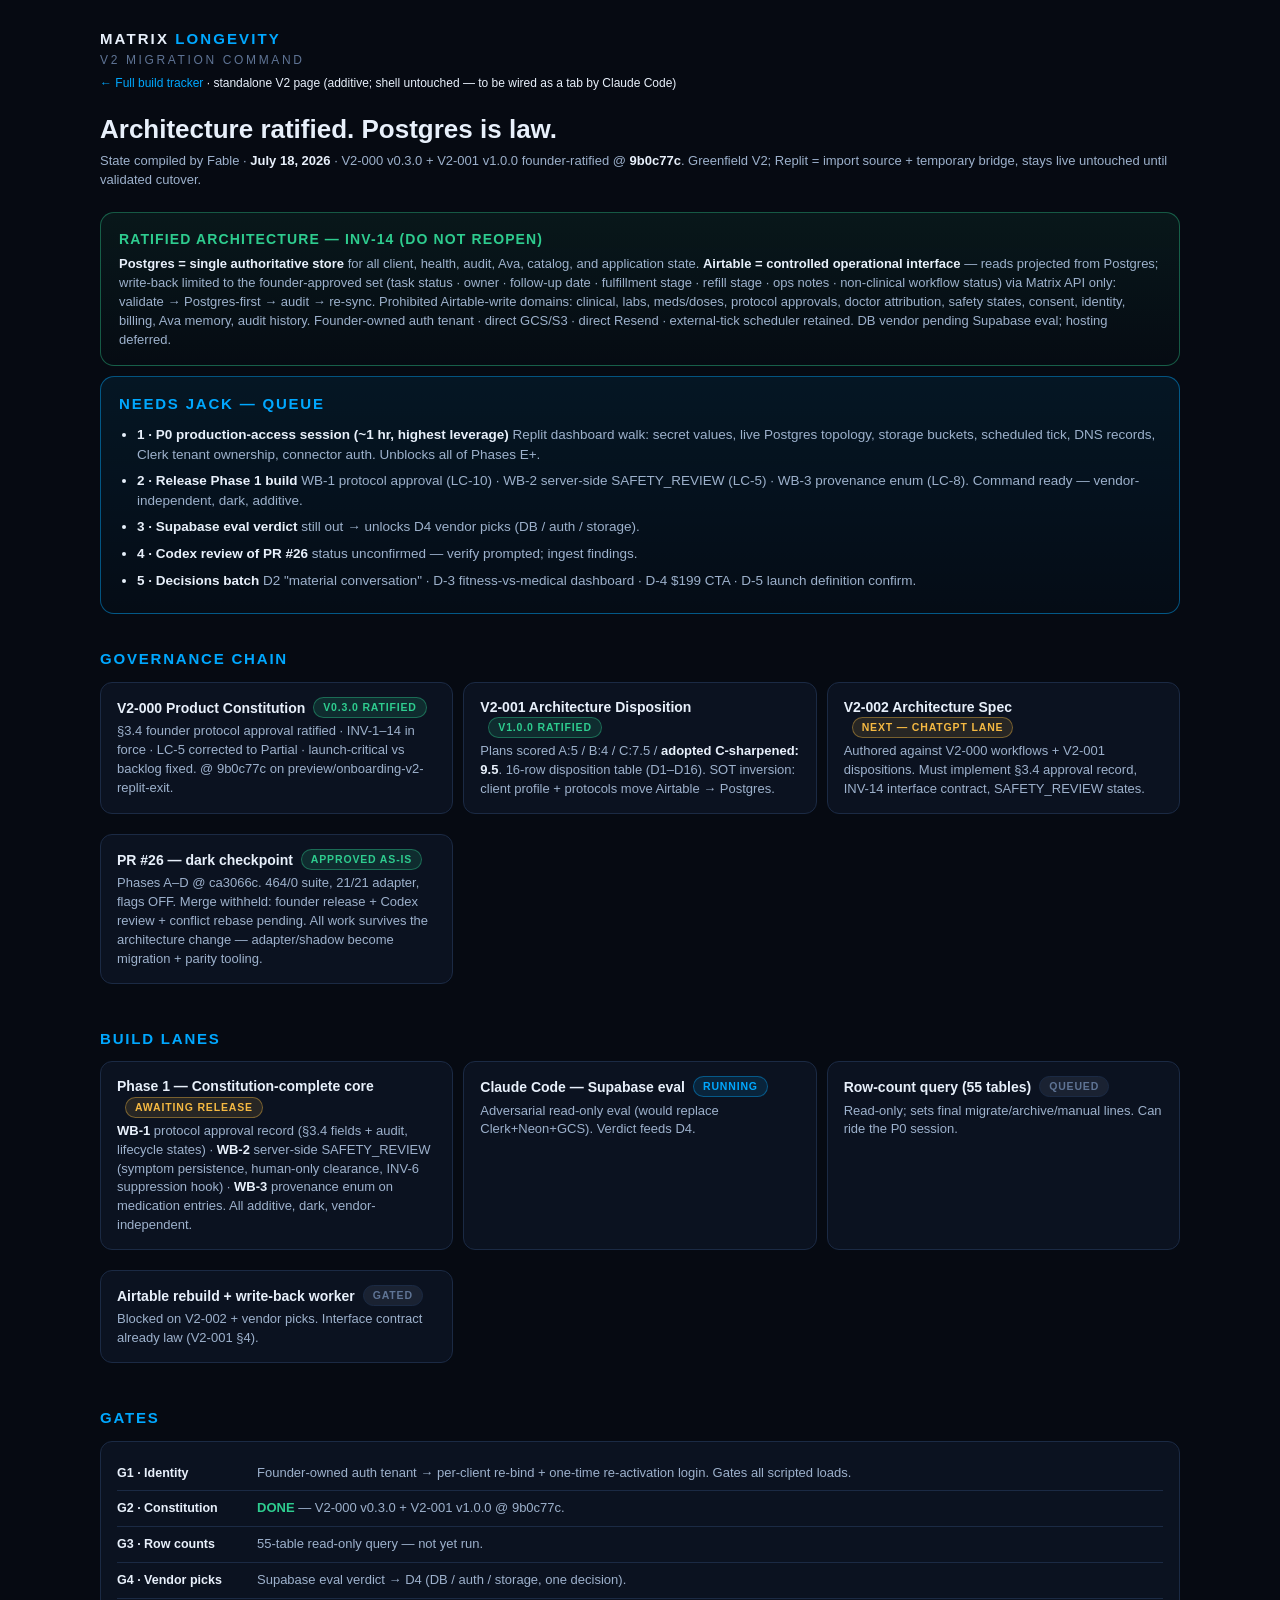
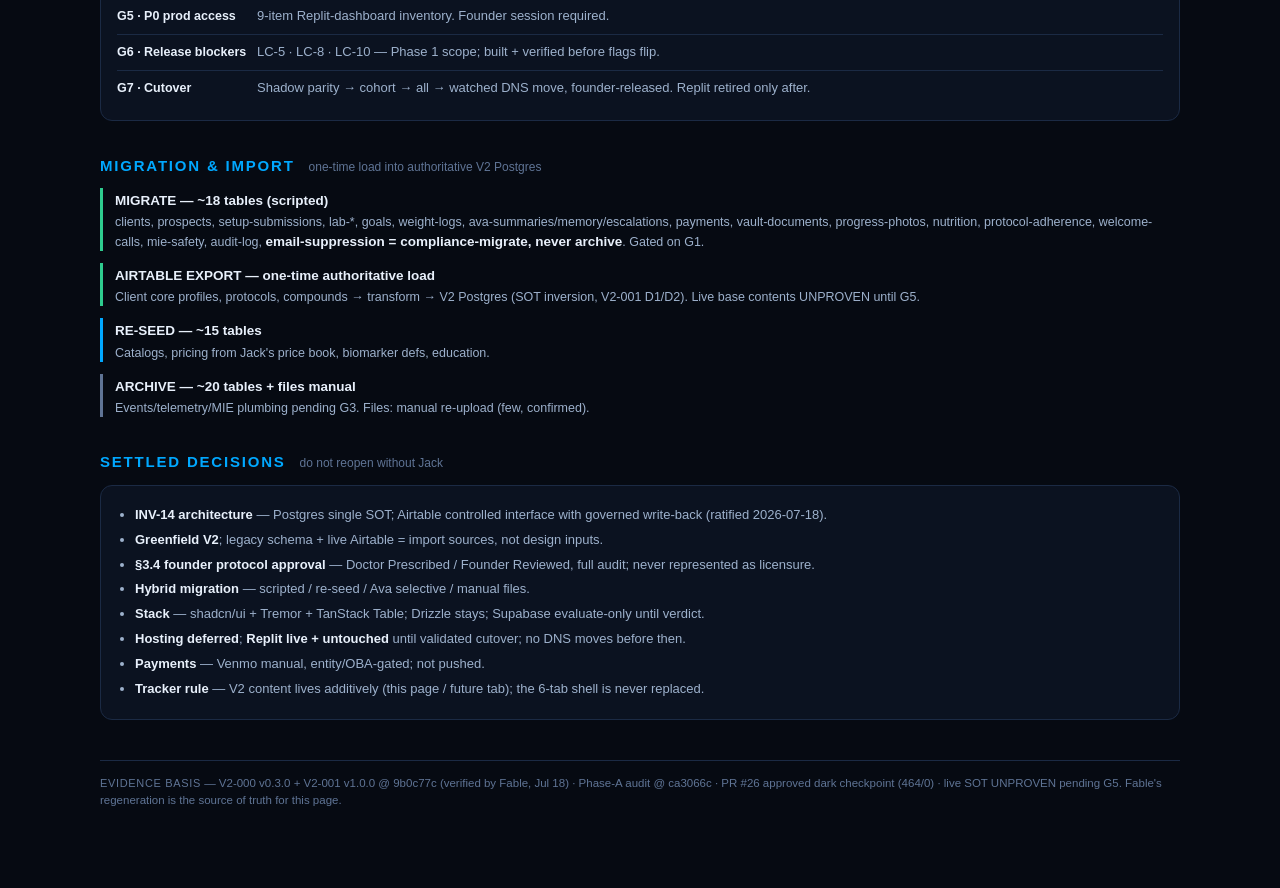
==== v2.html @ a09324d9 "Add standalone V2 Migration Command page (v2.html) — additive per shell rule; architecture ratified " ====
<!DOCTYPE html>
<html lang="en">
<head>
<meta charset="UTF-8">
<meta name="viewport" content="width=device-width, initial-scale=1.0">
<title>Matrix — V2 Migration Command</title>
<style>
:root{--bg:#060a12;--panel:#0b1220;--panel2:#0e1729;--line:#1b2a44;--ink:#e8f0fb;--dim:#9db1cc;--faint:#5f7495;--blue:#00A8FF;--green:#2ecc8f;--amber:#f5b942;--red:#ff5d6c;--purple:#b48cff}
*{box-sizing:border-box;margin:0;padding:0}
body{background:var(--bg);color:var(--ink);font-family:-apple-system,BlinkMacSystemFont,"Segoe UI",Inter,Roboto,sans-serif;line-height:1.45;padding:28px 18px 80px}
.wrap{max-width:1080px;margin:0 auto}
.logo{font-weight:800;letter-spacing:.14em;font-size:15px}
.logo span{color:var(--blue)}
.sub{color:var(--faint);font-size:12px;letter-spacing:.22em;text-transform:uppercase;margin-top:2px}
.back{font-size:12px;margin-top:6px}
.back a{color:var(--blue);text-decoration:none}
h1{font-size:26px;margin:18px 0 4px;font-weight:750}
.meta{color:var(--dim);font-size:13px;margin-bottom:22px}
.meta b{color:var(--ink)}
h2{font-size:15px;letter-spacing:.12em;text-transform:uppercase;color:var(--blue);margin:34px 0 12px;font-weight:700}
h2 .n{color:var(--faint);font-weight:500;letter-spacing:0;text-transform:none;font-size:12px;margin-left:8px}
.card{background:var(--panel);border:1px solid var(--line);border-radius:12px;padding:14px 16px;margin-bottom:10px}
.card h3{font-size:14px;font-weight:700;margin-bottom:4px}
.card p{font-size:13px;color:var(--dim)}
.card p b{color:var(--ink)}
.grid{display:grid;grid-template-columns:repeat(auto-fill,minmax(320px,1fr));gap:10px}
.pill{display:inline-block;font-size:10.5px;font-weight:700;letter-spacing:.08em;text-transform:uppercase;padding:2px 9px;border-radius:99px;margin-left:8px;vertical-align:2px}
.p-done{background:rgba(46,204,143,.14);color:var(--green);border:1px solid rgba(46,204,143,.4)}
.p-run{background:rgba(0,168,255,.12);color:var(--blue);border:1px solid rgba(0,168,255,.4)}
.p-wait{background:rgba(245,185,66,.12);color:var(--amber);border:1px solid rgba(245,185,66,.4)}
.p-hold{background:rgba(159,180,208,.1);color:var(--faint);border:1px solid var(--line)}
.needs{background:linear-gradient(180deg,rgba(0,168,255,.08),rgba(0,168,255,.02));border:1px solid rgba(0,168,255,.45);border-radius:14px;padding:16px 18px;margin:8px 0 6px}
.needs h2{margin:0 0 10px;color:var(--blue)}
.needs li{font-size:13.5px;margin:7px 0 7px 18px;color:var(--ink)}
.needs li span{color:var(--dim)}
.tier{border-left:3px solid var(--line);padding-left:12px;margin-bottom:12px}
.tier.mig{border-color:var(--green)}
.tier.seed{border-color:var(--blue)}
.tier.arc{border-color:var(--faint)}
.tier b{font-size:13.5px}
.tier p{font-size:12.5px;color:var(--dim);margin-top:2px}
.gate{display:flex;gap:10px;align-items:baseline;padding:8px 0;border-bottom:1px solid var(--line);font-size:13px}
.gate:last-child{border-bottom:none}
.gate .g{min-width:130px;font-weight:700;color:var(--ink);font-size:12.5px}
.gate .d{color:var(--dim)}
.settled li{font-size:13px;color:var(--dim);margin:6px 0 6px 18px}
.settled li b{color:var(--ink)}
.arch{background:linear-gradient(180deg,rgba(46,204,143,.07),rgba(46,204,143,.01));border:1px solid rgba(46,204,143,.4);border-radius:14px;padding:16px 18px;margin-bottom:10px}
.arch h3{font-size:14px;color:var(--green);margin-bottom:6px;letter-spacing:.08em;text-transform:uppercase}
.arch p{font-size:13px;color:var(--dim)}
.arch p b{color:var(--ink)}
.foot{margin-top:40px;color:var(--faint);font-size:11.5px;border-top:1px solid var(--line);padding-top:14px}
.tag{color:var(--faint);font-size:11px;letter-spacing:.06em;text-transform:uppercase}
</style>
</head>
<body>
<div class="wrap">
<div class="logo">MATRIX <span>LONGEVITY</span></div>
<div class="sub">V2 Migration Command</div>
<div class="back"><a href="index.html">&larr; Full build tracker</a> · standalone V2 page (additive; shell untouched — to be wired as a tab by Claude Code)</div>
<h1>Architecture ratified. Postgres is law.</h1>
<div class="meta">State compiled by Fable · <b>July 18, 2026</b> · V2-000 v0.3.0 + V2-001 v1.0.0 founder-ratified @ <b>9b0c77c</b>. Greenfield V2; Replit = import source + temporary bridge, stays live untouched until validated cutover.</div>

<div class="arch">
<h3>Ratified architecture — INV-14 (do not reopen)</h3>
<p><b>Postgres = single authoritative store</b> for all client, health, audit, Ava, catalog, and application state. <b>Airtable = controlled operational interface</b> — reads projected from Postgres; write-back limited to the founder-approved set (task status · owner · follow-up date · fulfillment stage · refill stage · ops notes · non-clinical workflow status) via Matrix API only: validate → Postgres-first → audit → re-sync. Prohibited Airtable-write domains: clinical, labs, meds/doses, protocol approvals, doctor attribution, safety states, consent, identity, billing, Ava memory, audit history. Founder-owned auth tenant · direct GCS/S3 · direct Resend · external-tick scheduler retained. DB vendor pending Supabase eval; hosting deferred.</p>
</div>

<div class="needs">
<h2>Needs Jack — queue</h2>
<ul>
<li><b>1 · P0 production-access session (~1 hr, highest leverage)</b> <span>Replit dashboard walk: secret values, live Postgres topology, storage buckets, scheduled tick, DNS records, Clerk tenant ownership, connector auth. Unblocks all of Phases E+.</span></li>
<li><b>2 · Release Phase 1 build</b> <span>WB-1 protocol approval (LC-10) · WB-2 server-side SAFETY_REVIEW (LC-5) · WB-3 provenance enum (LC-8). Command ready — vendor-independent, dark, additive.</span></li>
<li><b>3 · Supabase eval verdict</b> <span>still out → unlocks D4 vendor picks (DB / auth / storage).</span></li>
<li><b>4 · Codex review of PR #26</b> <span>status unconfirmed — verify prompted; ingest findings.</span></li>
<li><b>5 · Decisions batch</b> <span>D2 "material conversation" · D-3 fitness-vs-medical dashboard · D-4 $199 CTA · D-5 launch definition confirm.</span></li>
</ul>
</div>

<h2>Governance chain</h2>
<div class="grid">
<div class="card"><h3>V2-000 Product Constitution<span class="pill p-done">v0.3.0 ratified</span></h3><p>§3.4 founder protocol approval ratified · INV-1–14 in force · LC-5 corrected to Partial · launch-critical vs backlog fixed. @ 9b0c77c on preview/onboarding-v2-replit-exit.</p></div>
<div class="card"><h3>V2-001 Architecture Disposition<span class="pill p-done">v1.0.0 ratified</span></h3><p>Plans scored A:5 / B:4 / C:7.5 / <b>adopted C-sharpened: 9.5</b>. 16-row disposition table (D1–D16). SOT inversion: client profile + protocols move Airtable → Postgres.</p></div>
<div class="card"><h3>V2-002 Architecture Spec<span class="pill p-wait">Next — ChatGPT lane</span></h3><p>Authored against V2-000 workflows + V2-001 dispositions. Must implement §3.4 approval record, INV-14 interface contract, SAFETY_REVIEW states.</p></div>
<div class="card"><h3>PR #26 — dark checkpoint<span class="pill p-done">Approved as-is</span></h3><p>Phases A–D @ ca3066c. 464/0 suite, 21/21 adapter, flags OFF. Merge withheld: founder release + Codex review + conflict rebase pending. All work survives the architecture change — adapter/shadow become migration + parity tooling.</p></div>
</div>

<h2>Build lanes</h2>
<div class="grid">
<div class="card"><h3>Phase 1 — Constitution-complete core<span class="pill p-wait">Awaiting release</span></h3><p><b>WB-1</b> protocol approval record (§3.4 fields + audit, lifecycle states) · <b>WB-2</b> server-side SAFETY_REVIEW (symptom persistence, human-only clearance, INV-6 suppression hook) · <b>WB-3</b> provenance enum on medication entries. All additive, dark, vendor-independent.</p></div>
<div class="card"><h3>Claude Code — Supabase eval<span class="pill p-run">Running</span></h3><p>Adversarial read-only eval (would replace Clerk+Neon+GCS). Verdict feeds D4.</p></div>
<div class="card"><h3>Row-count query (55 tables)<span class="pill p-hold">Queued</span></h3><p>Read-only; sets final migrate/archive/manual lines. Can ride the P0 session.</p></div>
<div class="card"><h3>Airtable rebuild + write-back worker<span class="pill p-hold">Gated</span></h3><p>Blocked on V2-002 + vendor picks. Interface contract already law (V2-001 §4).</p></div>
</div>

<h2>Gates</h2>
<div class="card">
<div class="gate"><span class="g">G1 · Identity</span><span class="d">Founder-owned auth tenant → per-client re-bind + one-time re-activation login. Gates all scripted loads.</span></div>
<div class="gate"><span class="g">G2 · Constitution</span><span class="d"><b style="color:var(--green)">DONE</b> — V2-000 v0.3.0 + V2-001 v1.0.0 @ 9b0c77c.</span></div>
<div class="gate"><span class="g">G3 · Row counts</span><span class="d">55-table read-only query — not yet run.</span></div>
<div class="gate"><span class="g">G4 · Vendor picks</span><span class="d">Supabase eval verdict → D4 (DB / auth / storage, one decision).</span></div>
<div class="gate"><span class="g">G5 · P0 prod access</span><span class="d">9-item Replit-dashboard inventory. Founder session required.</span></div>
<div class="gate"><span class="g">G6 · Release blockers</span><span class="d">LC-5 · LC-8 · LC-10 — Phase 1 scope; built + verified before flags flip.</span></div>
<div class="gate"><span class="g">G7 · Cutover</span><span class="d">Shadow parity → cohort → all → watched DNS move, founder-released. Replit retired only after.</span></div>
</div>

<h2>Migration &amp; import <span class="n">one-time load into authoritative V2 Postgres</span></h2>
<div class="tier mig"><b>MIGRATE — ~18 tables (scripted)</b><p>clients, prospects, setup-submissions, lab-*, goals, weight-logs, ava-summaries/memory/escalations, payments, vault-documents, progress-photos, nutrition, protocol-adherence, welcome-calls, mie-safety, audit-log, <b style="color:var(--ink)">email-suppression = compliance-migrate, never archive</b>. Gated on G1.</p></div>
<div class="tier mig"><b>AIRTABLE EXPORT — one-time authoritative load</b><p>Client core profiles, protocols, compounds → transform → V2 Postgres (SOT inversion, V2-001 D1/D2). Live base contents UNPROVEN until G5.</p></div>
<div class="tier seed"><b>RE-SEED — ~15 tables</b><p>Catalogs, pricing from Jack's price book, biomarker defs, education.</p></div>
<div class="tier arc"><b>ARCHIVE — ~20 tables + files manual</b><p>Events/telemetry/MIE plumbing pending G3. Files: manual re-upload (few, confirmed).</p></div>

<h2>Settled decisions <span class="n">do not reopen without Jack</span></h2>
<div class="card"><ul class="settled">
<li><b>INV-14 architecture</b> — Postgres single SOT; Airtable controlled interface with governed write-back (ratified 2026-07-18).</li>
<li><b>Greenfield V2</b>; legacy schema + live Airtable = import sources, not design inputs.</li>
<li><b>§3.4 founder protocol approval</b> — Doctor Prescribed / Founder Reviewed, full audit; never represented as licensure.</li>
<li><b>Hybrid migration</b> — scripted / re-seed / Ava selective / manual files.</li>
<li><b>Stack</b> — shadcn/ui + Tremor + TanStack Table; Drizzle stays; Supabase evaluate-only until verdict.</li>
<li><b>Hosting deferred</b>; <b>Replit live + untouched</b> until validated cutover; no DNS moves before then.</li>
<li><b>Payments</b> — Venmo manual, entity/OBA-gated; not pushed.</li>
<li><b>Tracker rule</b> — V2 content lives additively (this page / future tab); the 6-tab shell is never replaced.</li>
</ul></div>

<div class="foot">
<span class="tag">Evidence basis</span> — V2-000 v0.3.0 + V2-001 v1.0.0 @ 9b0c77c (verified by Fable, Jul 18) · Phase-A audit @ ca3066c · PR #26 approved dark checkpoint (464/0) · live SOT UNPROVEN pending G5. Fable's regeneration is the source of truth for this page.
</div>
</div>
</body>
</html>
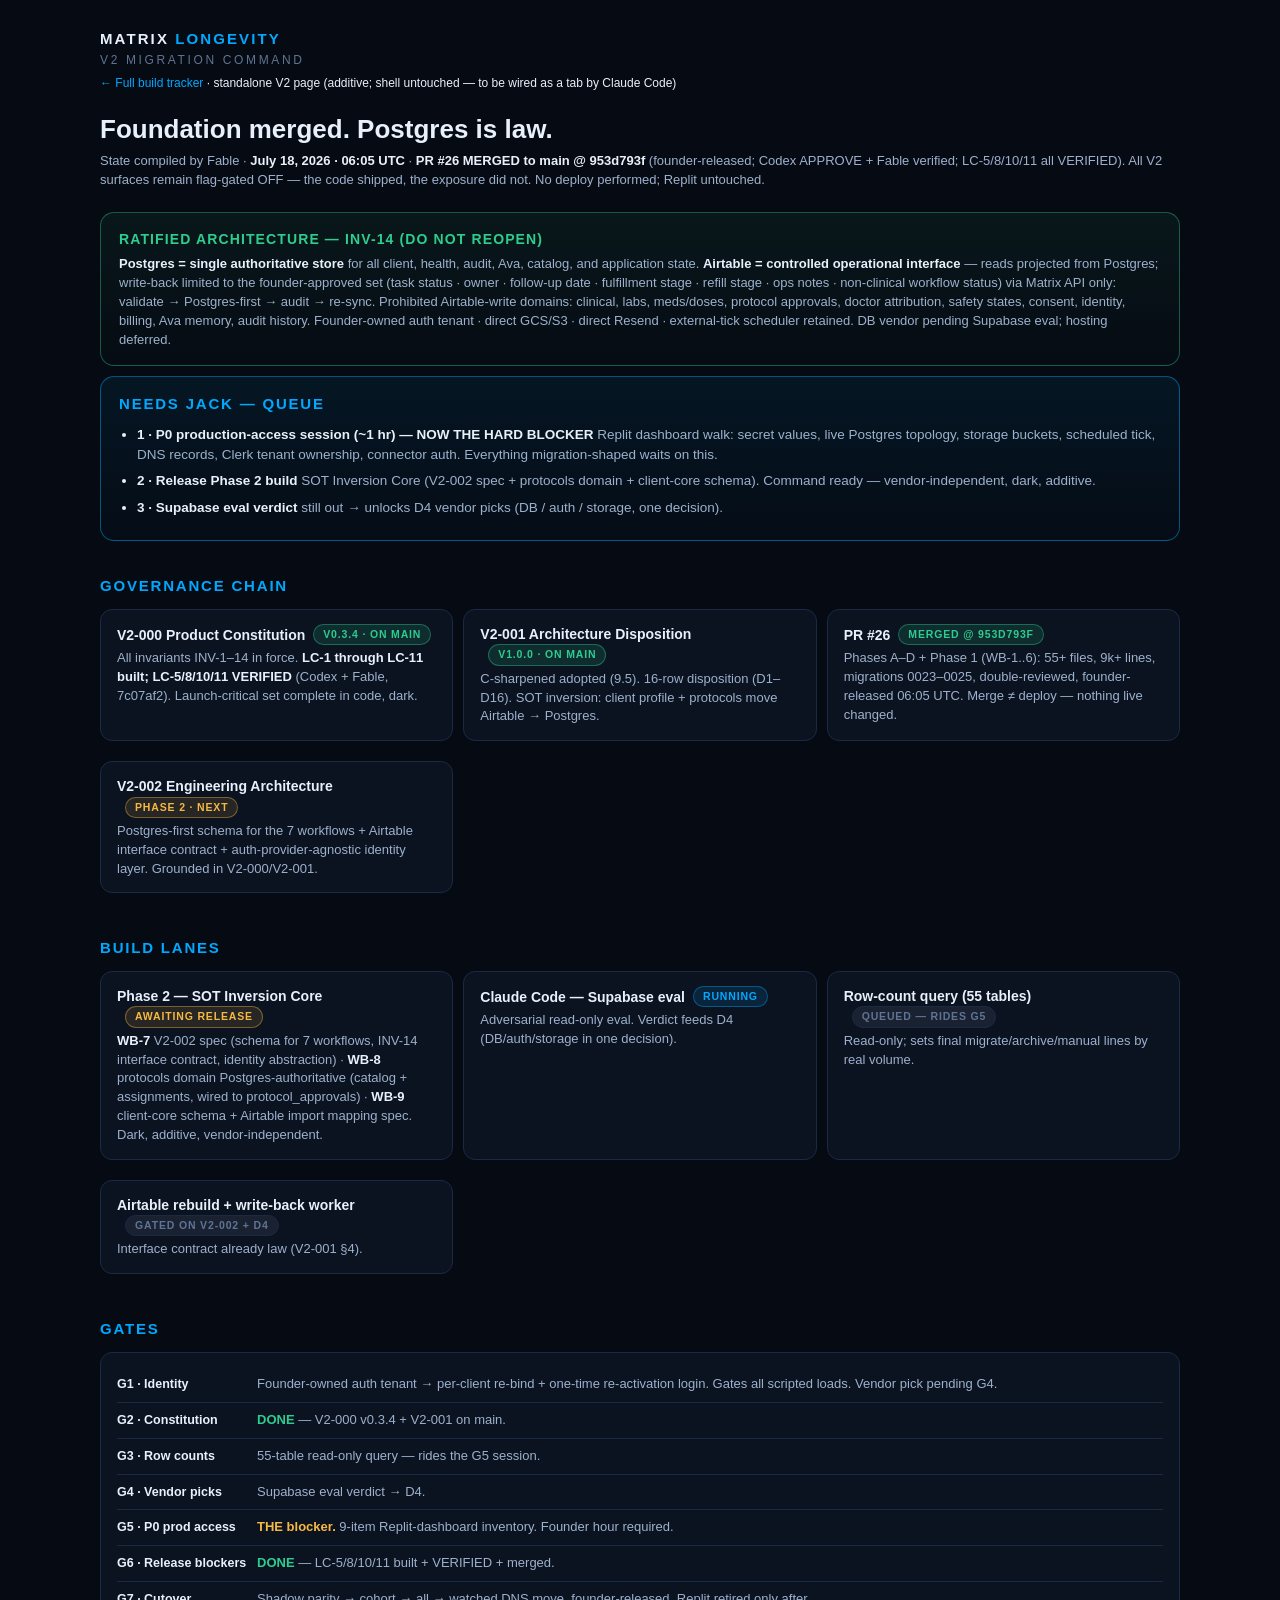
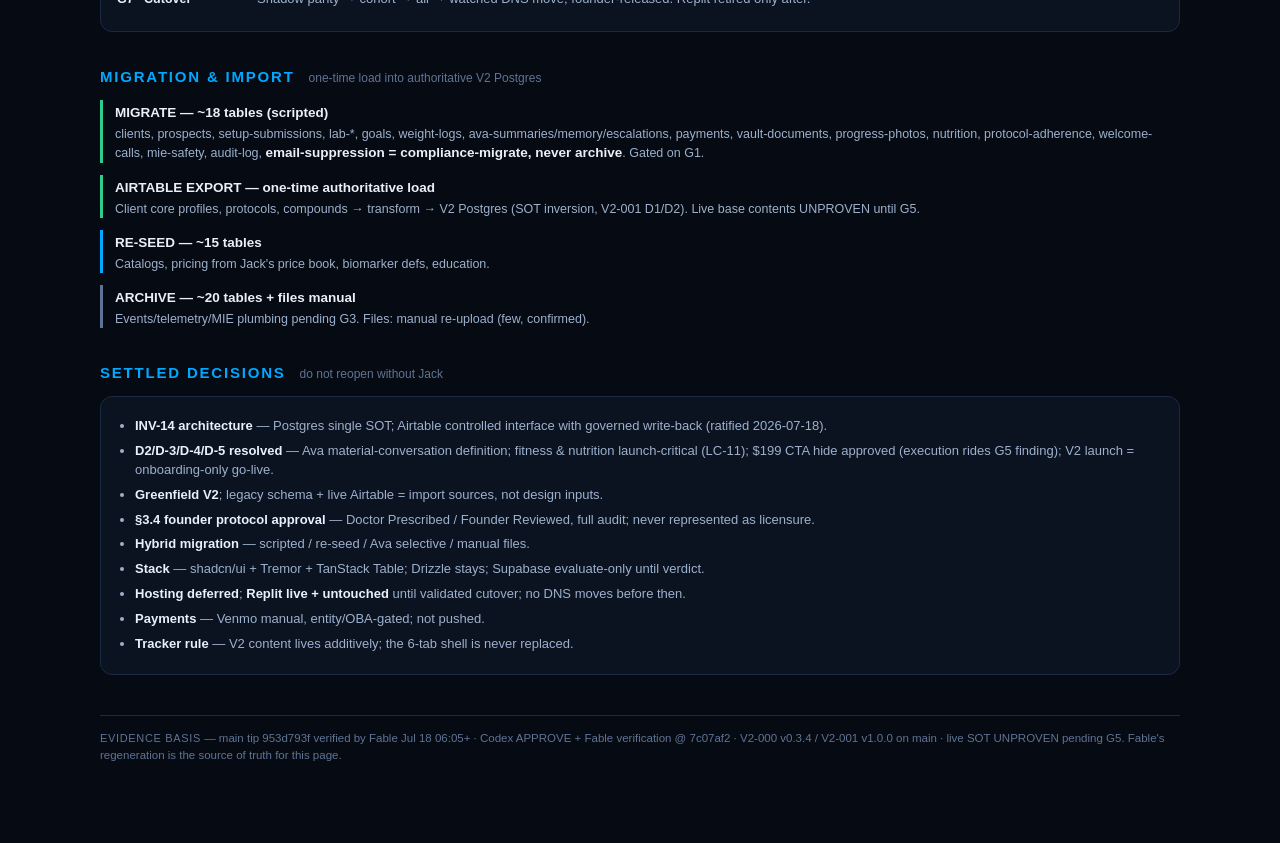
==== commit e0b0023a: "Tracker v2: PR #26 MERGED to main @ 953d793f — LC-5/8/10/11 verified, G6 done; Phase 2 (SOT Inversio" ====
--- a/v2.html
+++ b/v2.html
@@ -58,8 +58,8 @@
 <div class="logo">MATRIX <span>LONGEVITY</span></div>
 <div class="sub">V2 Migration Command</div>
 <div class="back"><a href="index.html">&larr; Full build tracker</a> · standalone V2 page (additive; shell untouched — to be wired as a tab by Claude Code)</div>
-<h1>Architecture ratified. Postgres is law.</h1>
-<div class="meta">State compiled by Fable · <b>July 18, 2026</b> · V2-000 v0.3.0 + V2-001 v1.0.0 founder-ratified @ <b>9b0c77c</b>. Greenfield V2; Replit = import source + temporary bridge, stays live untouched until validated cutover.</div>
+<h1>Foundation merged. Postgres is law.</h1>
+<div class="meta">State compiled by Fable · <b>July 18, 2026 · 06:05 UTC</b> · <b>PR #26 MERGED to main @ 953d793f</b> (founder-released; Codex APPROVE + Fable verified; LC-5/8/10/11 all VERIFIED). All V2 surfaces remain flag-gated OFF — the code shipped, the exposure did not. No deploy performed; Replit untouched.</div>
 
 <div class="arch">
 <h3>Ratified architecture — INV-14 (do not reopen)</h3>
@@ -69,38 +69,36 @@
 <div class="needs">
 <h2>Needs Jack — queue</h2>
 <ul>
-<li><b>1 · P0 production-access session (~1 hr, highest leverage)</b> <span>Replit dashboard walk: secret values, live Postgres topology, storage buckets, scheduled tick, DNS records, Clerk tenant ownership, connector auth. Unblocks all of Phases E+.</span></li>
-<li><b>2 · Release Phase 1 build</b> <span>WB-1 protocol approval (LC-10) · WB-2 server-side SAFETY_REVIEW (LC-5) · WB-3 provenance enum (LC-8). Command ready — vendor-independent, dark, additive.</span></li>
-<li><b>3 · Supabase eval verdict</b> <span>still out → unlocks D4 vendor picks (DB / auth / storage).</span></li>
-<li><b>4 · Codex review of PR #26</b> <span>status unconfirmed — verify prompted; ingest findings.</span></li>
-<li><b>5 · Decisions batch</b> <span>D2 "material conversation" · D-3 fitness-vs-medical dashboard · D-4 $199 CTA · D-5 launch definition confirm.</span></li>
+<li><b>1 · P0 production-access session (~1 hr) — NOW THE HARD BLOCKER</b> <span>Replit dashboard walk: secret values, live Postgres topology, storage buckets, scheduled tick, DNS records, Clerk tenant ownership, connector auth. Everything migration-shaped waits on this.</span></li>
+<li><b>2 · Release Phase 2 build</b> <span>SOT Inversion Core (V2-002 spec + protocols domain + client-core schema). Command ready — vendor-independent, dark, additive.</span></li>
+<li><b>3 · Supabase eval verdict</b> <span>still out → unlocks D4 vendor picks (DB / auth / storage, one decision).</span></li>
 </ul>
 </div>
 
 <h2>Governance chain</h2>
 <div class="grid">
-<div class="card"><h3>V2-000 Product Constitution<span class="pill p-done">v0.3.0 ratified</span></h3><p>§3.4 founder protocol approval ratified · INV-1–14 in force · LC-5 corrected to Partial · launch-critical vs backlog fixed. @ 9b0c77c on preview/onboarding-v2-replit-exit.</p></div>
-<div class="card"><h3>V2-001 Architecture Disposition<span class="pill p-done">v1.0.0 ratified</span></h3><p>Plans scored A:5 / B:4 / C:7.5 / <b>adopted C-sharpened: 9.5</b>. 16-row disposition table (D1–D16). SOT inversion: client profile + protocols move Airtable → Postgres.</p></div>
-<div class="card"><h3>V2-002 Architecture Spec<span class="pill p-wait">Next — ChatGPT lane</span></h3><p>Authored against V2-000 workflows + V2-001 dispositions. Must implement §3.4 approval record, INV-14 interface contract, SAFETY_REVIEW states.</p></div>
-<div class="card"><h3>PR #26 — dark checkpoint<span class="pill p-done">Approved as-is</span></h3><p>Phases A–D @ ca3066c. 464/0 suite, 21/21 adapter, flags OFF. Merge withheld: founder release + Codex review + conflict rebase pending. All work survives the architecture change — adapter/shadow become migration + parity tooling.</p></div>
+<div class="card"><h3>V2-000 Product Constitution<span class="pill p-done">v0.3.4 · on main</span></h3><p>All invariants INV-1–14 in force. <b>LC-1 through LC-11 built; LC-5/8/10/11 VERIFIED</b> (Codex + Fable, 7c07af2). Launch-critical set complete in code, dark.</p></div>
+<div class="card"><h3>V2-001 Architecture Disposition<span class="pill p-done">v1.0.0 · on main</span></h3><p>C-sharpened adopted (9.5). 16-row disposition (D1–D16). SOT inversion: client profile + protocols move Airtable → Postgres.</p></div>
+<div class="card"><h3>PR #26<span class="pill p-done">MERGED @ 953d793f</span></h3><p>Phases A–D + Phase 1 (WB-1..6): 55+ files, 9k+ lines, migrations 0023–0025, double-reviewed, founder-released 06:05 UTC. Merge ≠ deploy — nothing live changed.</p></div>
+<div class="card"><h3>V2-002 Engineering Architecture<span class="pill p-wait">Phase 2 · next</span></h3><p>Postgres-first schema for the 7 workflows + Airtable interface contract + auth-provider-agnostic identity layer. Grounded in V2-000/V2-001.</p></div>
 </div>
 
 <h2>Build lanes</h2>
 <div class="grid">
-<div class="card"><h3>Phase 1 — Constitution-complete core<span class="pill p-wait">Awaiting release</span></h3><p><b>WB-1</b> protocol approval record (§3.4 fields + audit, lifecycle states) · <b>WB-2</b> server-side SAFETY_REVIEW (symptom persistence, human-only clearance, INV-6 suppression hook) · <b>WB-3</b> provenance enum on medication entries. All additive, dark, vendor-independent.</p></div>
-<div class="card"><h3>Claude Code — Supabase eval<span class="pill p-run">Running</span></h3><p>Adversarial read-only eval (would replace Clerk+Neon+GCS). Verdict feeds D4.</p></div>
-<div class="card"><h3>Row-count query (55 tables)<span class="pill p-hold">Queued</span></h3><p>Read-only; sets final migrate/archive/manual lines. Can ride the P0 session.</p></div>
-<div class="card"><h3>Airtable rebuild + write-back worker<span class="pill p-hold">Gated</span></h3><p>Blocked on V2-002 + vendor picks. Interface contract already law (V2-001 §4).</p></div>
+<div class="card"><h3>Phase 2 — SOT Inversion Core<span class="pill p-wait">Awaiting release</span></h3><p><b>WB-7</b> V2-002 spec (schema for 7 workflows, INV-14 interface contract, identity abstraction) · <b>WB-8</b> protocols domain Postgres-authoritative (catalog + assignments, wired to protocol_approvals) · <b>WB-9</b> client-core schema + Airtable import mapping spec. Dark, additive, vendor-independent.</p></div>
+<div class="card"><h3>Claude Code — Supabase eval<span class="pill p-run">Running</span></h3><p>Adversarial read-only eval. Verdict feeds D4 (DB/auth/storage in one decision).</p></div>
+<div class="card"><h3>Row-count query (55 tables)<span class="pill p-hold">Queued — rides G5</span></h3><p>Read-only; sets final migrate/archive/manual lines by real volume.</p></div>
+<div class="card"><h3>Airtable rebuild + write-back worker<span class="pill p-hold">Gated on V2-002 + D4</span></h3><p>Interface contract already law (V2-001 §4).</p></div>
 </div>
 
 <h2>Gates</h2>
 <div class="card">
-<div class="gate"><span class="g">G1 · Identity</span><span class="d">Founder-owned auth tenant → per-client re-bind + one-time re-activation login. Gates all scripted loads.</span></div>
-<div class="gate"><span class="g">G2 · Constitution</span><span class="d"><b style="color:var(--green)">DONE</b> — V2-000 v0.3.0 + V2-001 v1.0.0 @ 9b0c77c.</span></div>
-<div class="gate"><span class="g">G3 · Row counts</span><span class="d">55-table read-only query — not yet run.</span></div>
-<div class="gate"><span class="g">G4 · Vendor picks</span><span class="d">Supabase eval verdict → D4 (DB / auth / storage, one decision).</span></div>
-<div class="gate"><span class="g">G5 · P0 prod access</span><span class="d">9-item Replit-dashboard inventory. Founder session required.</span></div>
-<div class="gate"><span class="g">G6 · Release blockers</span><span class="d">LC-5 · LC-8 · LC-10 — Phase 1 scope; built + verified before flags flip.</span></div>
+<div class="gate"><span class="g">G1 · Identity</span><span class="d">Founder-owned auth tenant → per-client re-bind + one-time re-activation login. Gates all scripted loads. Vendor pick pending G4.</span></div>
+<div class="gate"><span class="g">G2 · Constitution</span><span class="d"><b style="color:var(--green)">DONE</b> — V2-000 v0.3.4 + V2-001 on main.</span></div>
+<div class="gate"><span class="g">G3 · Row counts</span><span class="d">55-table read-only query — rides the G5 session.</span></div>
+<div class="gate"><span class="g">G4 · Vendor picks</span><span class="d">Supabase eval verdict → D4.</span></div>
+<div class="gate"><span class="g">G5 · P0 prod access</span><span class="d"><b style="color:var(--amber)">THE blocker.</b> 9-item Replit-dashboard inventory. Founder hour required.</span></div>
+<div class="gate"><span class="g">G6 · Release blockers</span><span class="d"><b style="color:var(--green)">DONE</b> — LC-5/8/10/11 built + VERIFIED + merged.</span></div>
 <div class="gate"><span class="g">G7 · Cutover</span><span class="d">Shadow parity → cohort → all → watched DNS move, founder-released. Replit retired only after.</span></div>
 </div>
 
@@ -113,17 +111,18 @@
 <h2>Settled decisions <span class="n">do not reopen without Jack</span></h2>
 <div class="card"><ul class="settled">
 <li><b>INV-14 architecture</b> — Postgres single SOT; Airtable controlled interface with governed write-back (ratified 2026-07-18).</li>
+<li><b>D2/D-3/D-4/D-5 resolved</b> — Ava material-conversation definition; fitness &amp; nutrition launch-critical (LC-11); $199 CTA hide approved (execution rides G5 finding); V2 launch = onboarding-only go-live.</li>
 <li><b>Greenfield V2</b>; legacy schema + live Airtable = import sources, not design inputs.</li>
 <li><b>§3.4 founder protocol approval</b> — Doctor Prescribed / Founder Reviewed, full audit; never represented as licensure.</li>
 <li><b>Hybrid migration</b> — scripted / re-seed / Ava selective / manual files.</li>
 <li><b>Stack</b> — shadcn/ui + Tremor + TanStack Table; Drizzle stays; Supabase evaluate-only until verdict.</li>
 <li><b>Hosting deferred</b>; <b>Replit live + untouched</b> until validated cutover; no DNS moves before then.</li>
 <li><b>Payments</b> — Venmo manual, entity/OBA-gated; not pushed.</li>
-<li><b>Tracker rule</b> — V2 content lives additively (this page / future tab); the 6-tab shell is never replaced.</li>
+<li><b>Tracker rule</b> — V2 content lives additively; the 6-tab shell is never replaced.</li>
 </ul></div>
 
 <div class="foot">
-<span class="tag">Evidence basis</span> — V2-000 v0.3.0 + V2-001 v1.0.0 @ 9b0c77c (verified by Fable, Jul 18) · Phase-A audit @ ca3066c · PR #26 approved dark checkpoint (464/0) · live SOT UNPROVEN pending G5. Fable's regeneration is the source of truth for this page.
+<span class="tag">Evidence basis</span> — main tip 953d793f verified by Fable Jul 18 06:05+ · Codex APPROVE + Fable verification @ 7c07af2 · V2-000 v0.3.4 / V2-001 v1.0.0 on main · live SOT UNPROVEN pending G5. Fable's regeneration is the source of truth for this page.
 </div>
 </div>
 </body>
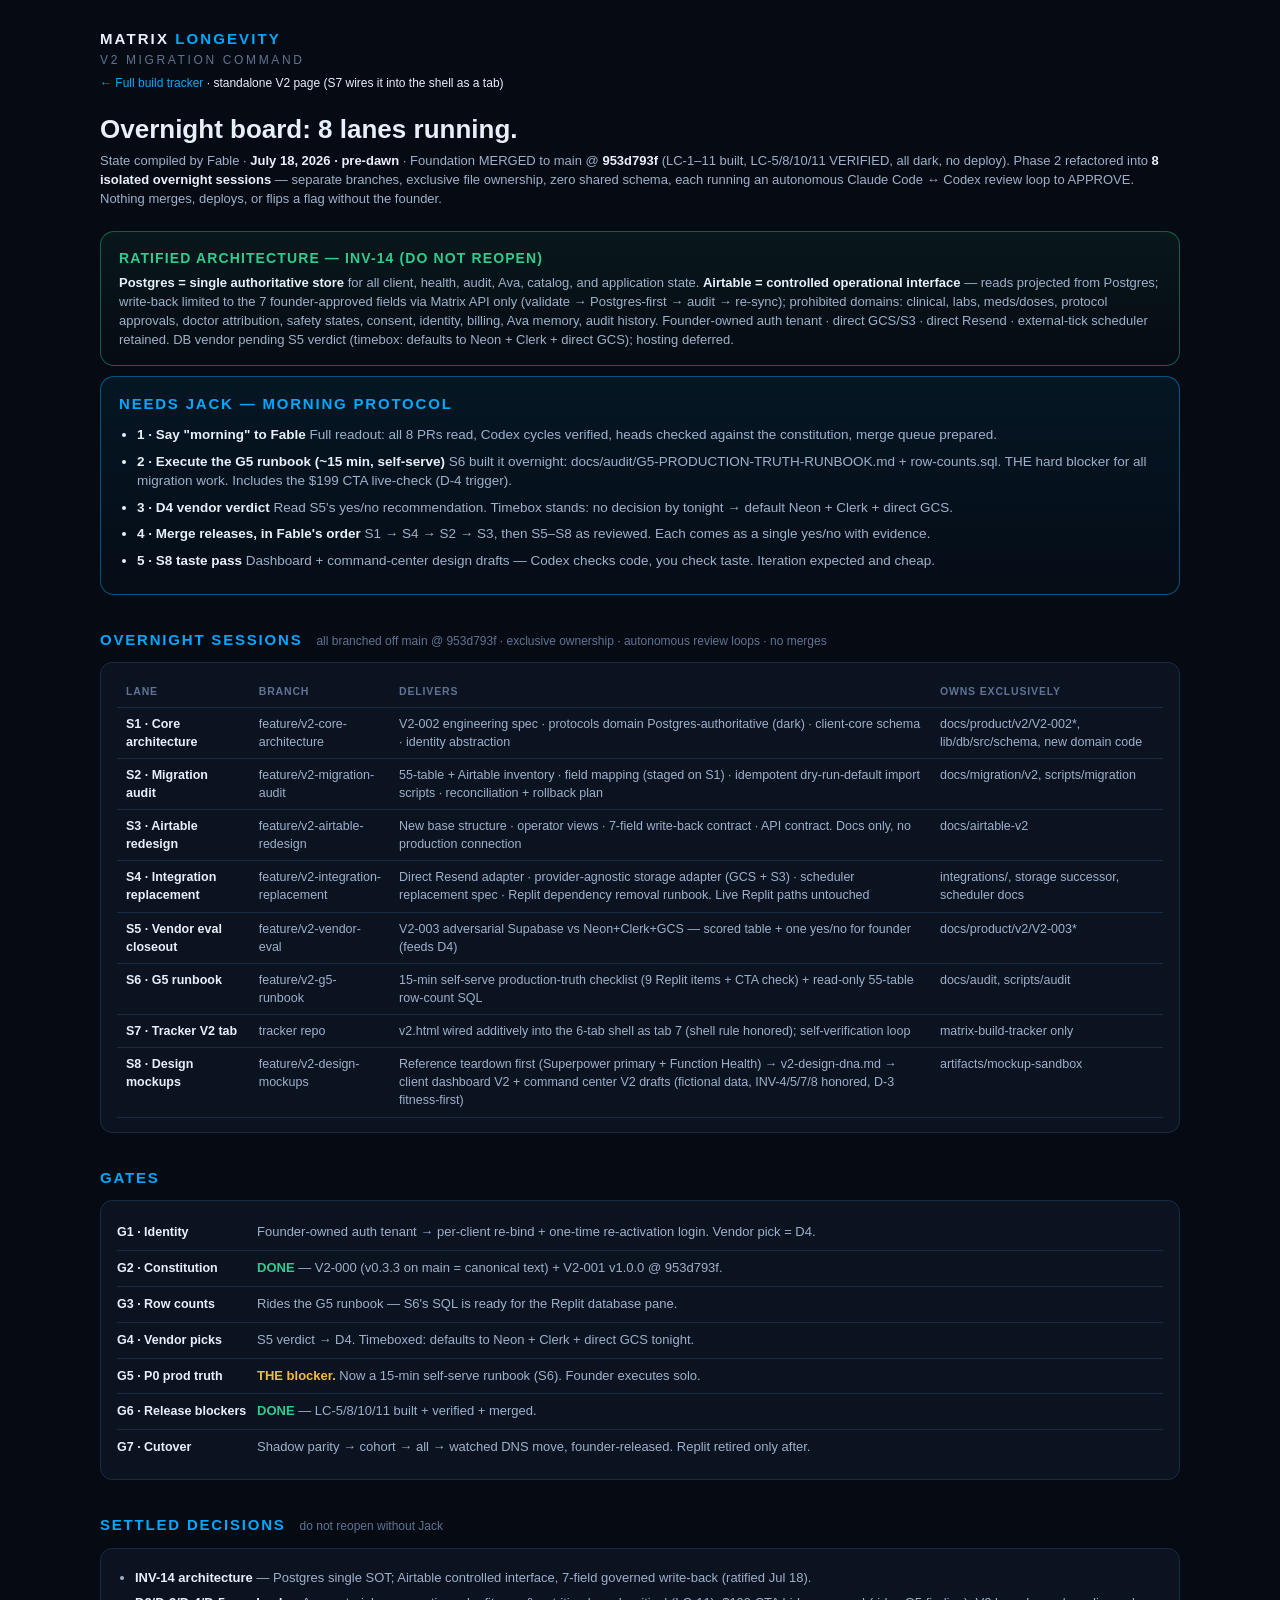
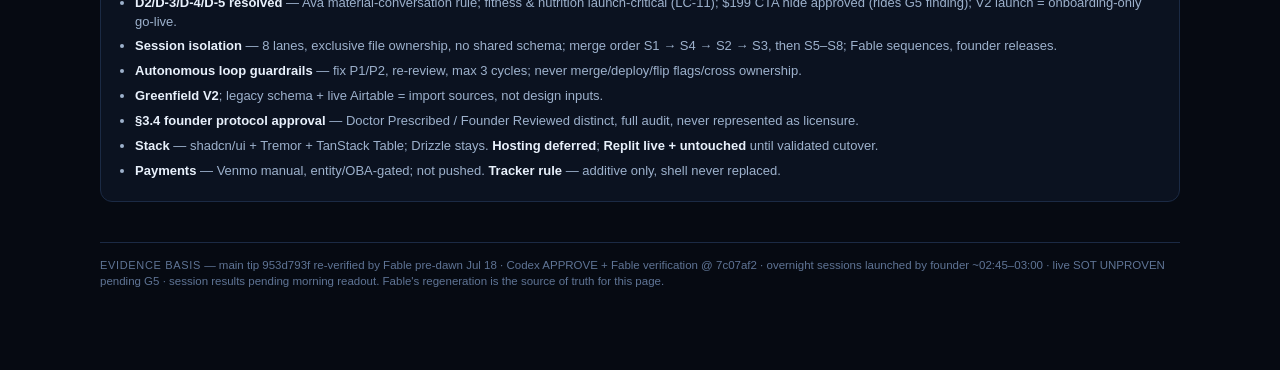
==== commit 21ec68ad: "Tracker v2: overnight board — 8 isolated sessions (S1-S8) w/ ownership matrix + autonomous review lo" ====
--- a/v2.html
+++ b/v2.html
@@ -33,12 +33,6 @@
 .needs h2{margin:0 0 10px;color:var(--blue)}
 .needs li{font-size:13.5px;margin:7px 0 7px 18px;color:var(--ink)}
 .needs li span{color:var(--dim)}
-.tier{border-left:3px solid var(--line);padding-left:12px;margin-bottom:12px}
-.tier.mig{border-color:var(--green)}
-.tier.seed{border-color:var(--blue)}
-.tier.arc{border-color:var(--faint)}
-.tier b{font-size:13.5px}
-.tier p{font-size:12.5px;color:var(--dim);margin-top:2px}
 .gate{display:flex;gap:10px;align-items:baseline;padding:8px 0;border-bottom:1px solid var(--line);font-size:13px}
 .gate:last-child{border-bottom:none}
 .gate .g{min-width:130px;font-weight:700;color:var(--ink);font-size:12.5px}
@@ -49,6 +43,11 @@
 .arch h3{font-size:14px;color:var(--green);margin-bottom:6px;letter-spacing:.08em;text-transform:uppercase}
 .arch p{font-size:13px;color:var(--dim)}
 .arch p b{color:var(--ink)}
+.sess td,.sess th{font-size:12.5px;padding:7px 9px;border-bottom:1px solid var(--line);text-align:left;vertical-align:top}
+.sess th{color:var(--faint);text-transform:uppercase;letter-spacing:.08em;font-size:10.5px}
+.sess{width:100%;border-collapse:collapse}
+.sess td b{color:var(--ink)}
+.sess td{color:var(--dim)}
 .foot{margin-top:40px;color:var(--faint);font-size:11.5px;border-top:1px solid var(--line);padding-top:14px}
 .tag{color:var(--faint);font-size:11px;letter-spacing:.06em;text-transform:uppercase}
 </style>
@@ -57,72 +56,64 @@
 <div class="wrap">
 <div class="logo">MATRIX <span>LONGEVITY</span></div>
 <div class="sub">V2 Migration Command</div>
-<div class="back"><a href="index.html">&larr; Full build tracker</a> · standalone V2 page (additive; shell untouched — to be wired as a tab by Claude Code)</div>
-<h1>Foundation merged. Postgres is law.</h1>
-<div class="meta">State compiled by Fable · <b>July 18, 2026 · 06:05 UTC</b> · <b>PR #26 MERGED to main @ 953d793f</b> (founder-released; Codex APPROVE + Fable verified; LC-5/8/10/11 all VERIFIED). All V2 surfaces remain flag-gated OFF — the code shipped, the exposure did not. No deploy performed; Replit untouched.</div>
+<div class="back"><a href="index.html">&larr; Full build tracker</a> · standalone V2 page (S7 wires it into the shell as a tab)</div>
+<h1>Overnight board: 8 lanes running.</h1>
+<div class="meta">State compiled by Fable · <b>July 18, 2026 · pre-dawn</b> · Foundation MERGED to main @ <b>953d793f</b> (LC-1–11 built, LC-5/8/10/11 VERIFIED, all dark, no deploy). Phase 2 refactored into <b>8 isolated overnight sessions</b> — separate branches, exclusive file ownership, zero shared schema, each running an autonomous Claude Code ↔ Codex review loop to APPROVE. Nothing merges, deploys, or flips a flag without the founder.</div>
 
 <div class="arch">
 <h3>Ratified architecture — INV-14 (do not reopen)</h3>
-<p><b>Postgres = single authoritative store</b> for all client, health, audit, Ava, catalog, and application state. <b>Airtable = controlled operational interface</b> — reads projected from Postgres; write-back limited to the founder-approved set (task status · owner · follow-up date · fulfillment stage · refill stage · ops notes · non-clinical workflow status) via Matrix API only: validate → Postgres-first → audit → re-sync. Prohibited Airtable-write domains: clinical, labs, meds/doses, protocol approvals, doctor attribution, safety states, consent, identity, billing, Ava memory, audit history. Founder-owned auth tenant · direct GCS/S3 · direct Resend · external-tick scheduler retained. DB vendor pending Supabase eval; hosting deferred.</p>
+<p><b>Postgres = single authoritative store</b> for all client, health, audit, Ava, catalog, and application state. <b>Airtable = controlled operational interface</b> — reads projected from Postgres; write-back limited to the 7 founder-approved fields via Matrix API only (validate → Postgres-first → audit → re-sync); prohibited domains: clinical, labs, meds/doses, protocol approvals, doctor attribution, safety states, consent, identity, billing, Ava memory, audit history. Founder-owned auth tenant · direct GCS/S3 · direct Resend · external-tick scheduler retained. DB vendor pending S5 verdict (timebox: defaults to Neon + Clerk + direct GCS); hosting deferred.</p>
 </div>
 
 <div class="needs">
-<h2>Needs Jack — queue</h2>
+<h2>Needs Jack — morning protocol</h2>
 <ul>
-<li><b>1 · P0 production-access session (~1 hr) — NOW THE HARD BLOCKER</b> <span>Replit dashboard walk: secret values, live Postgres topology, storage buckets, scheduled tick, DNS records, Clerk tenant ownership, connector auth. Everything migration-shaped waits on this.</span></li>
-<li><b>2 · Release Phase 2 build</b> <span>SOT Inversion Core (V2-002 spec + protocols domain + client-core schema). Command ready — vendor-independent, dark, additive.</span></li>
-<li><b>3 · Supabase eval verdict</b> <span>still out → unlocks D4 vendor picks (DB / auth / storage, one decision).</span></li>
+<li><b>1 · Say "morning" to Fable</b> <span>Full readout: all 8 PRs read, Codex cycles verified, heads checked against the constitution, merge queue prepared.</span></li>
+<li><b>2 · Execute the G5 runbook (~15 min, self-serve)</b> <span>S6 built it overnight: docs/audit/G5-PRODUCTION-TRUTH-RUNBOOK.md + row-counts.sql. THE hard blocker for all migration work. Includes the $199 CTA live-check (D-4 trigger).</span></li>
+<li><b>3 · D4 vendor verdict</b> <span>Read S5's yes/no recommendation. Timebox stands: no decision by tonight → default Neon + Clerk + direct GCS.</span></li>
+<li><b>4 · Merge releases, in Fable's order</b> <span>S1 → S4 → S2 → S3, then S5–S8 as reviewed. Each comes as a single yes/no with evidence.</span></li>
+<li><b>5 · S8 taste pass</b> <span>Dashboard + command-center design drafts — Codex checks code, you check taste. Iteration expected and cheap.</span></li>
 </ul>
 </div>
 
-<h2>Governance chain</h2>
-<div class="grid">
-<div class="card"><h3>V2-000 Product Constitution<span class="pill p-done">v0.3.4 · on main</span></h3><p>All invariants INV-1–14 in force. <b>LC-1 through LC-11 built; LC-5/8/10/11 VERIFIED</b> (Codex + Fable, 7c07af2). Launch-critical set complete in code, dark.</p></div>
-<div class="card"><h3>V2-001 Architecture Disposition<span class="pill p-done">v1.0.0 · on main</span></h3><p>C-sharpened adopted (9.5). 16-row disposition (D1–D16). SOT inversion: client profile + protocols move Airtable → Postgres.</p></div>
-<div class="card"><h3>PR #26<span class="pill p-done">MERGED @ 953d793f</span></h3><p>Phases A–D + Phase 1 (WB-1..6): 55+ files, 9k+ lines, migrations 0023–0025, double-reviewed, founder-released 06:05 UTC. Merge ≠ deploy — nothing live changed.</p></div>
-<div class="card"><h3>V2-002 Engineering Architecture<span class="pill p-wait">Phase 2 · next</span></h3><p>Postgres-first schema for the 7 workflows + Airtable interface contract + auth-provider-agnostic identity layer. Grounded in V2-000/V2-001.</p></div>
-</div>
-
-<h2>Build lanes</h2>
-<div class="grid">
-<div class="card"><h3>Phase 2 — SOT Inversion Core<span class="pill p-wait">Awaiting release</span></h3><p><b>WB-7</b> V2-002 spec (schema for 7 workflows, INV-14 interface contract, identity abstraction) · <b>WB-8</b> protocols domain Postgres-authoritative (catalog + assignments, wired to protocol_approvals) · <b>WB-9</b> client-core schema + Airtable import mapping spec. Dark, additive, vendor-independent.</p></div>
-<div class="card"><h3>Claude Code — Supabase eval<span class="pill p-run">Running</span></h3><p>Adversarial read-only eval. Verdict feeds D4 (DB/auth/storage in one decision).</p></div>
-<div class="card"><h3>Row-count query (55 tables)<span class="pill p-hold">Queued — rides G5</span></h3><p>Read-only; sets final migrate/archive/manual lines by real volume.</p></div>
-<div class="card"><h3>Airtable rebuild + write-back worker<span class="pill p-hold">Gated on V2-002 + D4</span></h3><p>Interface contract already law (V2-001 §4).</p></div>
-</div>
+<h2>Overnight sessions <span class="n">all branched off main @ 953d793f · exclusive ownership · autonomous review loops · no merges</span></h2>
+<div class="card"><table class="sess">
+<tr><th>Lane</th><th>Branch</th><th>Delivers</th><th>Owns exclusively</th></tr>
+<tr><td><b>S1 · Core architecture</b></td><td>feature/v2-core-architecture</td><td>V2-002 engineering spec · protocols domain Postgres-authoritative (dark) · client-core schema · identity abstraction</td><td>docs/product/v2/V2-002*, lib/db/src/schema, new domain code</td></tr>
+<tr><td><b>S2 · Migration audit</b></td><td>feature/v2-migration-audit</td><td>55-table + Airtable inventory · field mapping (staged on S1) · idempotent dry-run-default import scripts · reconciliation + rollback plan</td><td>docs/migration/v2, scripts/migration</td></tr>
+<tr><td><b>S3 · Airtable redesign</b></td><td>feature/v2-airtable-redesign</td><td>New base structure · operator views · 7-field write-back contract · API contract. Docs only, no production connection</td><td>docs/airtable-v2</td></tr>
+<tr><td><b>S4 · Integration replacement</b></td><td>feature/v2-integration-replacement</td><td>Direct Resend adapter · provider-agnostic storage adapter (GCS + S3) · scheduler replacement spec · Replit dependency removal runbook. Live Replit paths untouched</td><td>integrations/, storage successor, scheduler docs</td></tr>
+<tr><td><b>S5 · Vendor eval closeout</b></td><td>feature/v2-vendor-eval</td><td>V2-003 adversarial Supabase vs Neon+Clerk+GCS — scored table + one yes/no for founder (feeds D4)</td><td>docs/product/v2/V2-003*</td></tr>
+<tr><td><b>S6 · G5 runbook</b></td><td>feature/v2-g5-runbook</td><td>15-min self-serve production-truth checklist (9 Replit items + CTA check) + read-only 55-table row-count SQL</td><td>docs/audit, scripts/audit</td></tr>
+<tr><td><b>S7 · Tracker V2 tab</b></td><td>tracker repo</td><td>v2.html wired additively into the 6-tab shell as tab 7 (shell rule honored); self-verification loop</td><td>matrix-build-tracker only</td></tr>
+<tr><td><b>S8 · Design mockups</b></td><td>feature/v2-design-mockups</td><td>Reference teardown first (Superpower primary + Function Health) → v2-design-dna.md → client dashboard V2 + command center V2 drafts (fictional data, INV-4/5/7/8 honored, D-3 fitness-first)</td><td>artifacts/mockup-sandbox</td></tr>
+</table></div>
 
 <h2>Gates</h2>
 <div class="card">
-<div class="gate"><span class="g">G1 · Identity</span><span class="d">Founder-owned auth tenant → per-client re-bind + one-time re-activation login. Gates all scripted loads. Vendor pick pending G4.</span></div>
-<div class="gate"><span class="g">G2 · Constitution</span><span class="d"><b style="color:var(--green)">DONE</b> — V2-000 v0.3.4 + V2-001 on main.</span></div>
-<div class="gate"><span class="g">G3 · Row counts</span><span class="d">55-table read-only query — rides the G5 session.</span></div>
-<div class="gate"><span class="g">G4 · Vendor picks</span><span class="d">Supabase eval verdict → D4.</span></div>
-<div class="gate"><span class="g">G5 · P0 prod access</span><span class="d"><b style="color:var(--amber)">THE blocker.</b> 9-item Replit-dashboard inventory. Founder hour required.</span></div>
-<div class="gate"><span class="g">G6 · Release blockers</span><span class="d"><b style="color:var(--green)">DONE</b> — LC-5/8/10/11 built + VERIFIED + merged.</span></div>
+<div class="gate"><span class="g">G1 · Identity</span><span class="d">Founder-owned auth tenant → per-client re-bind + one-time re-activation login. Vendor pick = D4.</span></div>
+<div class="gate"><span class="g">G2 · Constitution</span><span class="d"><b style="color:var(--green)">DONE</b> — V2-000 (v0.3.3 on main = canonical text) + V2-001 v1.0.0 @ 953d793f.</span></div>
+<div class="gate"><span class="g">G3 · Row counts</span><span class="d">Rides the G5 runbook — S6's SQL is ready for the Replit database pane.</span></div>
+<div class="gate"><span class="g">G4 · Vendor picks</span><span class="d">S5 verdict → D4. Timeboxed: defaults to Neon + Clerk + direct GCS tonight.</span></div>
+<div class="gate"><span class="g">G5 · P0 prod truth</span><span class="d"><b style="color:var(--amber)">THE blocker.</b> Now a 15-min self-serve runbook (S6). Founder executes solo.</span></div>
+<div class="gate"><span class="g">G6 · Release blockers</span><span class="d"><b style="color:var(--green)">DONE</b> — LC-5/8/10/11 built + verified + merged.</span></div>
 <div class="gate"><span class="g">G7 · Cutover</span><span class="d">Shadow parity → cohort → all → watched DNS move, founder-released. Replit retired only after.</span></div>
 </div>
 
-<h2>Migration &amp; import <span class="n">one-time load into authoritative V2 Postgres</span></h2>
-<div class="tier mig"><b>MIGRATE — ~18 tables (scripted)</b><p>clients, prospects, setup-submissions, lab-*, goals, weight-logs, ava-summaries/memory/escalations, payments, vault-documents, progress-photos, nutrition, protocol-adherence, welcome-calls, mie-safety, audit-log, <b style="color:var(--ink)">email-suppression = compliance-migrate, never archive</b>. Gated on G1.</p></div>
-<div class="tier mig"><b>AIRTABLE EXPORT — one-time authoritative load</b><p>Client core profiles, protocols, compounds → transform → V2 Postgres (SOT inversion, V2-001 D1/D2). Live base contents UNPROVEN until G5.</p></div>
-<div class="tier seed"><b>RE-SEED — ~15 tables</b><p>Catalogs, pricing from Jack's price book, biomarker defs, education.</p></div>
-<div class="tier arc"><b>ARCHIVE — ~20 tables + files manual</b><p>Events/telemetry/MIE plumbing pending G3. Files: manual re-upload (few, confirmed).</p></div>
-
 <h2>Settled decisions <span class="n">do not reopen without Jack</span></h2>
 <div class="card"><ul class="settled">
-<li><b>INV-14 architecture</b> — Postgres single SOT; Airtable controlled interface with governed write-back (ratified 2026-07-18).</li>
-<li><b>D2/D-3/D-4/D-5 resolved</b> — Ava material-conversation definition; fitness &amp; nutrition launch-critical (LC-11); $199 CTA hide approved (execution rides G5 finding); V2 launch = onboarding-only go-live.</li>
+<li><b>INV-14 architecture</b> — Postgres single SOT; Airtable controlled interface, 7-field governed write-back (ratified Jul 18).</li>
+<li><b>D2/D-3/D-4/D-5 resolved</b> — Ava material-conversation rule; fitness &amp; nutrition launch-critical (LC-11); $199 CTA hide approved (rides G5 finding); V2 launch = onboarding-only go-live.</li>
+<li><b>Session isolation</b> — 8 lanes, exclusive file ownership, no shared schema; merge order S1 → S4 → S2 → S3, then S5–S8; Fable sequences, founder releases.</li>
+<li><b>Autonomous loop guardrails</b> — fix P1/P2, re-review, max 3 cycles; never merge/deploy/flip flags/cross ownership.</li>
 <li><b>Greenfield V2</b>; legacy schema + live Airtable = import sources, not design inputs.</li>
-<li><b>§3.4 founder protocol approval</b> — Doctor Prescribed / Founder Reviewed, full audit; never represented as licensure.</li>
-<li><b>Hybrid migration</b> — scripted / re-seed / Ava selective / manual files.</li>
-<li><b>Stack</b> — shadcn/ui + Tremor + TanStack Table; Drizzle stays; Supabase evaluate-only until verdict.</li>
-<li><b>Hosting deferred</b>; <b>Replit live + untouched</b> until validated cutover; no DNS moves before then.</li>
-<li><b>Payments</b> — Venmo manual, entity/OBA-gated; not pushed.</li>
-<li><b>Tracker rule</b> — V2 content lives additively; the 6-tab shell is never replaced.</li>
+<li><b>§3.4 founder protocol approval</b> — Doctor Prescribed / Founder Reviewed distinct, full audit, never represented as licensure.</li>
+<li><b>Stack</b> — shadcn/ui + Tremor + TanStack Table; Drizzle stays. <b>Hosting deferred</b>; <b>Replit live + untouched</b> until validated cutover.</li>
+<li><b>Payments</b> — Venmo manual, entity/OBA-gated; not pushed. <b>Tracker rule</b> — additive only, shell never replaced.</li>
 </ul></div>
 
 <div class="foot">
-<span class="tag">Evidence basis</span> — main tip 953d793f verified by Fable Jul 18 06:05+ · Codex APPROVE + Fable verification @ 7c07af2 · V2-000 v0.3.4 / V2-001 v1.0.0 on main · live SOT UNPROVEN pending G5. Fable's regeneration is the source of truth for this page.
+<span class="tag">Evidence basis</span> — main tip 953d793f re-verified by Fable pre-dawn Jul 18 · Codex APPROVE + Fable verification @ 7c07af2 · overnight sessions launched by founder ~02:45–03:00 · live SOT UNPROVEN pending G5 · session results pending morning readout. Fable's regeneration is the source of truth for this page.
 </div>
 </div>
 </body>
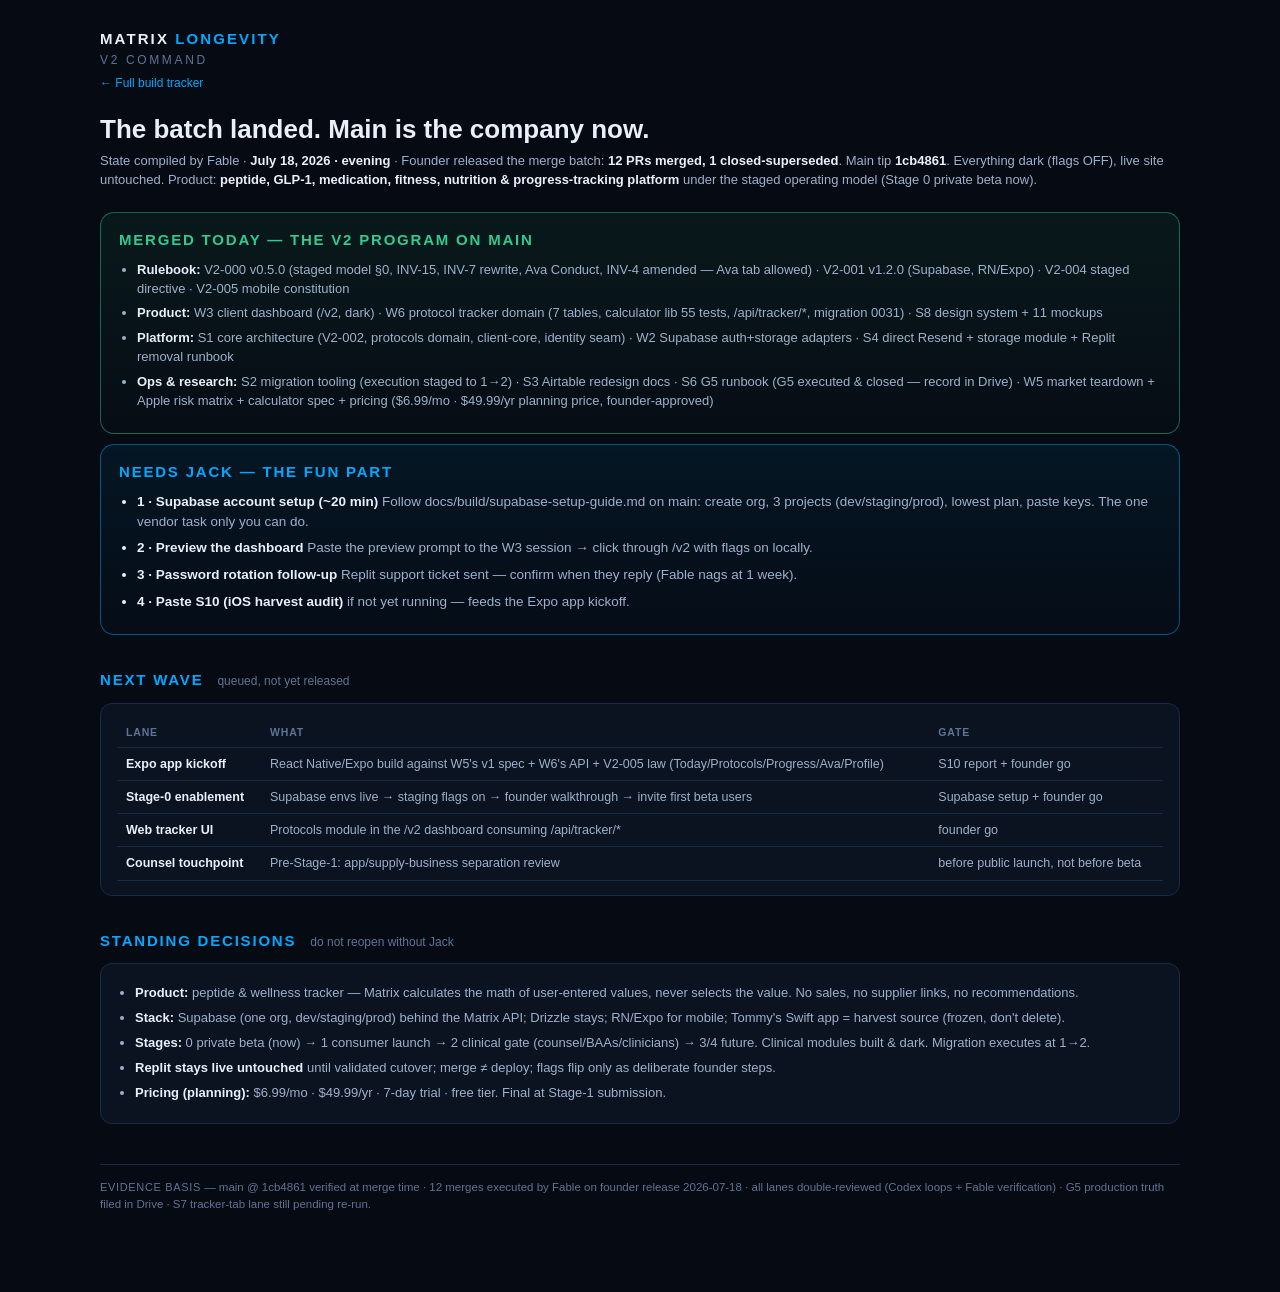
==== commit 863b3a4f: "Tracker v2: BATCH LANDED — 12 merged + 1 closed, main @ 1cb4861; product = peptide/wellness tracker " ====
--- a/v2.html
+++ b/v2.html
@@ -3,9 +3,9 @@
 <head>
 <meta charset="UTF-8">
 <meta name="viewport" content="width=device-width, initial-scale=1.0">
-<title>Matrix — V2 Migration Command</title>
+<title>Matrix — V2 Command</title>
 <style>
-:root{--bg:#060a12;--panel:#0b1220;--panel2:#0e1729;--line:#1b2a44;--ink:#e8f0fb;--dim:#9db1cc;--faint:#5f7495;--blue:#00A8FF;--green:#2ecc8f;--amber:#f5b942;--red:#ff5d6c;--purple:#b48cff}
+:root{--bg:#060a12;--panel:#0b1220;--line:#1b2a44;--ink:#e8f0fb;--dim:#9db1cc;--faint:#5f7495;--blue:#00A8FF;--green:#2ecc8f;--amber:#f5b942;--red:#ff5d6c}
 *{box-sizing:border-box;margin:0;padding:0}
 body{background:var(--bg);color:var(--ink);font-family:-apple-system,BlinkMacSystemFont,"Segoe UI",Inter,Roboto,sans-serif;line-height:1.45;padding:28px 18px 80px}
 .wrap{max-width:1080px;margin:0 auto}
@@ -20,34 +20,24 @@
 h2{font-size:15px;letter-spacing:.12em;text-transform:uppercase;color:var(--blue);margin:34px 0 12px;font-weight:700}
 h2 .n{color:var(--faint);font-weight:500;letter-spacing:0;text-transform:none;font-size:12px;margin-left:8px}
 .card{background:var(--panel);border:1px solid var(--line);border-radius:12px;padding:14px 16px;margin-bottom:10px}
-.card h3{font-size:14px;font-weight:700;margin-bottom:4px}
-.card p{font-size:13px;color:var(--dim)}
-.card p b{color:var(--ink)}
-.grid{display:grid;grid-template-columns:repeat(auto-fill,minmax(320px,1fr));gap:10px}
-.pill{display:inline-block;font-size:10.5px;font-weight:700;letter-spacing:.08em;text-transform:uppercase;padding:2px 9px;border-radius:99px;margin-left:8px;vertical-align:2px}
-.p-done{background:rgba(46,204,143,.14);color:var(--green);border:1px solid rgba(46,204,143,.4)}
-.p-run{background:rgba(0,168,255,.12);color:var(--blue);border:1px solid rgba(0,168,255,.4)}
-.p-wait{background:rgba(245,185,66,.12);color:var(--amber);border:1px solid rgba(245,185,66,.4)}
-.p-hold{background:rgba(159,180,208,.1);color:var(--faint);border:1px solid var(--line)}
 .needs{background:linear-gradient(180deg,rgba(0,168,255,.08),rgba(0,168,255,.02));border:1px solid rgba(0,168,255,.45);border-radius:14px;padding:16px 18px;margin:8px 0 6px}
 .needs h2{margin:0 0 10px;color:var(--blue)}
 .needs li{font-size:13.5px;margin:7px 0 7px 18px;color:var(--ink)}
 .needs li span{color:var(--dim)}
-.gate{display:flex;gap:10px;align-items:baseline;padding:8px 0;border-bottom:1px solid var(--line);font-size:13px}
-.gate:last-child{border-bottom:none}
-.gate .g{min-width:130px;font-weight:700;color:var(--ink);font-size:12.5px}
-.gate .d{color:var(--dim)}
-.settled li{font-size:13px;color:var(--dim);margin:6px 0 6px 18px}
-.settled li b{color:var(--ink)}
-.arch{background:linear-gradient(180deg,rgba(46,204,143,.07),rgba(46,204,143,.01));border:1px solid rgba(46,204,143,.4);border-radius:14px;padding:16px 18px;margin-bottom:10px}
-.arch h3{font-size:14px;color:var(--green);margin-bottom:6px;letter-spacing:.08em;text-transform:uppercase}
-.arch p{font-size:13px;color:var(--dim)}
-.arch p b{color:var(--ink)}
+.done{background:linear-gradient(180deg,rgba(46,204,143,.08),rgba(46,204,143,.02));border:1px solid rgba(46,204,143,.45);border-radius:14px;padding:16px 18px;margin-bottom:10px}
+.done h2{margin:0 0 10px;color:var(--green)}
+.done li{font-size:13px;margin:6px 0 6px 18px;color:var(--dim)}
+.done li b{color:var(--ink)}
 .sess td,.sess th{font-size:12.5px;padding:7px 9px;border-bottom:1px solid var(--line);text-align:left;vertical-align:top}
 .sess th{color:var(--faint);text-transform:uppercase;letter-spacing:.08em;font-size:10.5px}
 .sess{width:100%;border-collapse:collapse}
 .sess td b{color:var(--ink)}
 .sess td{color:var(--dim)}
+.ok{color:var(--green);font-weight:700}
+.warn{color:var(--amber);font-weight:700}
+.bad{color:var(--red);font-weight:700}
+.settled li{font-size:13px;color:var(--dim);margin:6px 0 6px 18px}
+.settled li b{color:var(--ink)}
 .foot{margin-top:40px;color:var(--faint);font-size:11.5px;border-top:1px solid var(--line);padding-top:14px}
 .tag{color:var(--faint);font-size:11px;letter-spacing:.06em;text-transform:uppercase}
 </style>
@@ -55,66 +45,50 @@
 <body>
 <div class="wrap">
 <div class="logo">MATRIX <span>LONGEVITY</span></div>
-<div class="sub">V2 Migration Command</div>
-<div class="back"><a href="index.html">&larr; Full build tracker</a> · standalone V2 page (S7 wires it into the shell as a tab)</div>
-<h1>Overnight board: 8 lanes running.</h1>
-<div class="meta">State compiled by Fable · <b>July 18, 2026 · pre-dawn</b> · Foundation MERGED to main @ <b>953d793f</b> (LC-1–11 built, LC-5/8/10/11 VERIFIED, all dark, no deploy). Phase 2 refactored into <b>8 isolated overnight sessions</b> — separate branches, exclusive file ownership, zero shared schema, each running an autonomous Claude Code ↔ Codex review loop to APPROVE. Nothing merges, deploys, or flips a flag without the founder.</div>
+<div class="sub">V2 Command</div>
+<div class="back"><a href="index.html">&larr; Full build tracker</a></div>
+<h1>The batch landed. Main is the company now.</h1>
+<div class="meta">State compiled by Fable · <b>July 18, 2026 · evening</b> · Founder released the merge batch: <b>12 PRs merged, 1 closed-superseded</b>. Main tip <b>1cb4861</b>. Everything dark (flags OFF), live site untouched. Product: <b>peptide, GLP-1, medication, fitness, nutrition &amp; progress-tracking platform</b> under the staged operating model (Stage 0 private beta now).</div>
 
-<div class="arch">
-<h3>Ratified architecture — INV-14 (do not reopen)</h3>
-<p><b>Postgres = single authoritative store</b> for all client, health, audit, Ava, catalog, and application state. <b>Airtable = controlled operational interface</b> — reads projected from Postgres; write-back limited to the 7 founder-approved fields via Matrix API only (validate → Postgres-first → audit → re-sync); prohibited domains: clinical, labs, meds/doses, protocol approvals, doctor attribution, safety states, consent, identity, billing, Ava memory, audit history. Founder-owned auth tenant · direct GCS/S3 · direct Resend · external-tick scheduler retained. DB vendor pending S5 verdict (timebox: defaults to Neon + Clerk + direct GCS); hosting deferred.</p>
+<div class="done">
+<h2>Merged today — the V2 program on main</h2>
+<ul>
+<li><b>Rulebook:</b> V2-000 v0.5.0 (staged model §0, INV-15, INV-7 rewrite, Ava Conduct, INV-4 amended — Ava tab allowed) · V2-001 v1.2.0 (Supabase, RN/Expo) · V2-004 staged directive · V2-005 mobile constitution</li>
+<li><b>Product:</b> W3 client dashboard (/v2, dark) · W6 protocol tracker domain (7 tables, calculator lib 55 tests, /api/tracker/*, migration 0031) · S8 design system + 11 mockups</li>
+<li><b>Platform:</b> S1 core architecture (V2-002, protocols domain, client-core, identity seam) · W2 Supabase auth+storage adapters · S4 direct Resend + storage module + Replit removal runbook</li>
+<li><b>Ops &amp; research:</b> S2 migration tooling (execution staged to 1→2) · S3 Airtable redesign docs · S6 G5 runbook (G5 executed &amp; closed — record in Drive) · W5 market teardown + Apple risk matrix + calculator spec + pricing ($6.99/mo · $49.99/yr planning price, founder-approved)</li>
+</ul>
 </div>
 
 <div class="needs">
-<h2>Needs Jack — morning protocol</h2>
+<h2>Needs Jack — the fun part</h2>
 <ul>
-<li><b>1 · Say "morning" to Fable</b> <span>Full readout: all 8 PRs read, Codex cycles verified, heads checked against the constitution, merge queue prepared.</span></li>
-<li><b>2 · Execute the G5 runbook (~15 min, self-serve)</b> <span>S6 built it overnight: docs/audit/G5-PRODUCTION-TRUTH-RUNBOOK.md + row-counts.sql. THE hard blocker for all migration work. Includes the $199 CTA live-check (D-4 trigger).</span></li>
-<li><b>3 · D4 vendor verdict</b> <span>Read S5's yes/no recommendation. Timebox stands: no decision by tonight → default Neon + Clerk + direct GCS.</span></li>
-<li><b>4 · Merge releases, in Fable's order</b> <span>S1 → S4 → S2 → S3, then S5–S8 as reviewed. Each comes as a single yes/no with evidence.</span></li>
-<li><b>5 · S8 taste pass</b> <span>Dashboard + command-center design drafts — Codex checks code, you check taste. Iteration expected and cheap.</span></li>
+<li><b>1 · Supabase account setup (~20 min)</b> <span>Follow docs/build/supabase-setup-guide.md on main: create org, 3 projects (dev/staging/prod), lowest plan, paste keys. The one vendor task only you can do.</span></li>
+<li><b>2 · Preview the dashboard</b> <span>Paste the preview prompt to the W3 session → click through /v2 with flags on locally.</span></li>
+<li><b>3 · Password rotation follow-up</b> <span>Replit support ticket sent — confirm when they reply (Fable nags at 1 week).</span></li>
+<li><b>4 · Paste S10 (iOS harvest audit)</b> <span>if not yet running — feeds the Expo app kickoff.</span></li>
 </ul>
 </div>
 
-<h2>Overnight sessions <span class="n">all branched off main @ 953d793f · exclusive ownership · autonomous review loops · no merges</span></h2>
+<h2>Next wave <span class="n">queued, not yet released</span></h2>
 <div class="card"><table class="sess">
-<tr><th>Lane</th><th>Branch</th><th>Delivers</th><th>Owns exclusively</th></tr>
-<tr><td><b>S1 · Core architecture</b></td><td>feature/v2-core-architecture</td><td>V2-002 engineering spec · protocols domain Postgres-authoritative (dark) · client-core schema · identity abstraction</td><td>docs/product/v2/V2-002*, lib/db/src/schema, new domain code</td></tr>
-<tr><td><b>S2 · Migration audit</b></td><td>feature/v2-migration-audit</td><td>55-table + Airtable inventory · field mapping (staged on S1) · idempotent dry-run-default import scripts · reconciliation + rollback plan</td><td>docs/migration/v2, scripts/migration</td></tr>
-<tr><td><b>S3 · Airtable redesign</b></td><td>feature/v2-airtable-redesign</td><td>New base structure · operator views · 7-field write-back contract · API contract. Docs only, no production connection</td><td>docs/airtable-v2</td></tr>
-<tr><td><b>S4 · Integration replacement</b></td><td>feature/v2-integration-replacement</td><td>Direct Resend adapter · provider-agnostic storage adapter (GCS + S3) · scheduler replacement spec · Replit dependency removal runbook. Live Replit paths untouched</td><td>integrations/, storage successor, scheduler docs</td></tr>
-<tr><td><b>S5 · Vendor eval closeout</b></td><td>feature/v2-vendor-eval</td><td>V2-003 adversarial Supabase vs Neon+Clerk+GCS — scored table + one yes/no for founder (feeds D4)</td><td>docs/product/v2/V2-003*</td></tr>
-<tr><td><b>S6 · G5 runbook</b></td><td>feature/v2-g5-runbook</td><td>15-min self-serve production-truth checklist (9 Replit items + CTA check) + read-only 55-table row-count SQL</td><td>docs/audit, scripts/audit</td></tr>
-<tr><td><b>S7 · Tracker V2 tab</b></td><td>tracker repo</td><td>v2.html wired additively into the 6-tab shell as tab 7 (shell rule honored); self-verification loop</td><td>matrix-build-tracker only</td></tr>
-<tr><td><b>S8 · Design mockups</b></td><td>feature/v2-design-mockups</td><td>Reference teardown first (Superpower primary + Function Health) → v2-design-dna.md → client dashboard V2 + command center V2 drafts (fictional data, INV-4/5/7/8 honored, D-3 fitness-first)</td><td>artifacts/mockup-sandbox</td></tr>
+<tr><th>Lane</th><th>What</th><th>Gate</th></tr>
+<tr><td><b>Expo app kickoff</b></td><td>React Native/Expo build against W5's v1 spec + W6's API + V2-005 law (Today/Protocols/Progress/Ava/Profile)</td><td>S10 report + founder go</td></tr>
+<tr><td><b>Stage-0 enablement</b></td><td>Supabase envs live → staging flags on → founder walkthrough → invite first beta users</td><td>Supabase setup + founder go</td></tr>
+<tr><td><b>Web tracker UI</b></td><td>Protocols module in the /v2 dashboard consuming /api/tracker/*</td><td>founder go</td></tr>
+<tr><td><b>Counsel touchpoint</b></td><td>Pre-Stage-1: app/supply-business separation review</td><td>before public launch, not before beta</td></tr>
 </table></div>
 
-<h2>Gates</h2>
-<div class="card">
-<div class="gate"><span class="g">G1 · Identity</span><span class="d">Founder-owned auth tenant → per-client re-bind + one-time re-activation login. Vendor pick = D4.</span></div>
-<div class="gate"><span class="g">G2 · Constitution</span><span class="d"><b style="color:var(--green)">DONE</b> — V2-000 (v0.3.3 on main = canonical text) + V2-001 v1.0.0 @ 953d793f.</span></div>
-<div class="gate"><span class="g">G3 · Row counts</span><span class="d">Rides the G5 runbook — S6's SQL is ready for the Replit database pane.</span></div>
-<div class="gate"><span class="g">G4 · Vendor picks</span><span class="d">S5 verdict → D4. Timeboxed: defaults to Neon + Clerk + direct GCS tonight.</span></div>
-<div class="gate"><span class="g">G5 · P0 prod truth</span><span class="d"><b style="color:var(--amber)">THE blocker.</b> Now a 15-min self-serve runbook (S6). Founder executes solo.</span></div>
-<div class="gate"><span class="g">G6 · Release blockers</span><span class="d"><b style="color:var(--green)">DONE</b> — LC-5/8/10/11 built + verified + merged.</span></div>
-<div class="gate"><span class="g">G7 · Cutover</span><span class="d">Shadow parity → cohort → all → watched DNS move, founder-released. Replit retired only after.</span></div>
-</div>
-
-<h2>Settled decisions <span class="n">do not reopen without Jack</span></h2>
+<h2>Standing decisions <span class="n">do not reopen without Jack</span></h2>
 <div class="card"><ul class="settled">
-<li><b>INV-14 architecture</b> — Postgres single SOT; Airtable controlled interface, 7-field governed write-back (ratified Jul 18).</li>
-<li><b>D2/D-3/D-4/D-5 resolved</b> — Ava material-conversation rule; fitness &amp; nutrition launch-critical (LC-11); $199 CTA hide approved (rides G5 finding); V2 launch = onboarding-only go-live.</li>
-<li><b>Session isolation</b> — 8 lanes, exclusive file ownership, no shared schema; merge order S1 → S4 → S2 → S3, then S5–S8; Fable sequences, founder releases.</li>
-<li><b>Autonomous loop guardrails</b> — fix P1/P2, re-review, max 3 cycles; never merge/deploy/flip flags/cross ownership.</li>
-<li><b>Greenfield V2</b>; legacy schema + live Airtable = import sources, not design inputs.</li>
-<li><b>§3.4 founder protocol approval</b> — Doctor Prescribed / Founder Reviewed distinct, full audit, never represented as licensure.</li>
-<li><b>Stack</b> — shadcn/ui + Tremor + TanStack Table; Drizzle stays. <b>Hosting deferred</b>; <b>Replit live + untouched</b> until validated cutover.</li>
-<li><b>Payments</b> — Venmo manual, entity/OBA-gated; not pushed. <b>Tracker rule</b> — additive only, shell never replaced.</li>
+<li><b>Product:</b> peptide &amp; wellness tracker — Matrix calculates the math of user-entered values, never selects the value. No sales, no supplier links, no recommendations.</li>
+<li><b>Stack:</b> Supabase (one org, dev/staging/prod) behind the Matrix API; Drizzle stays; RN/Expo for mobile; Tommy's Swift app = harvest source (frozen, don't delete).</li>
+<li><b>Stages:</b> 0 private beta (now) → 1 consumer launch → 2 clinical gate (counsel/BAAs/clinicians) → 3/4 future. Clinical modules built &amp; dark. Migration executes at 1→2.</li>
+<li><b>Replit stays live untouched</b> until validated cutover; merge ≠ deploy; flags flip only as deliberate founder steps.</li>
+<li><b>Pricing (planning):</b> $6.99/mo · $49.99/yr · 7-day trial · free tier. Final at Stage-1 submission.</li>
 </ul></div>
 
-<div class="foot">
-<span class="tag">Evidence basis</span> — main tip 953d793f re-verified by Fable pre-dawn Jul 18 · Codex APPROVE + Fable verification @ 7c07af2 · overnight sessions launched by founder ~02:45–03:00 · live SOT UNPROVEN pending G5 · session results pending morning readout. Fable's regeneration is the source of truth for this page.
-</div>
+<div class="foot"><span class="tag">Evidence basis</span> — main @ 1cb4861 verified at merge time · 12 merges executed by Fable on founder release 2026-07-18 · all lanes double-reviewed (Codex loops + Fable verification) · G5 production truth filed in Drive · S7 tracker-tab lane still pending re-run.</div>
 </div>
 </body>
 </html>
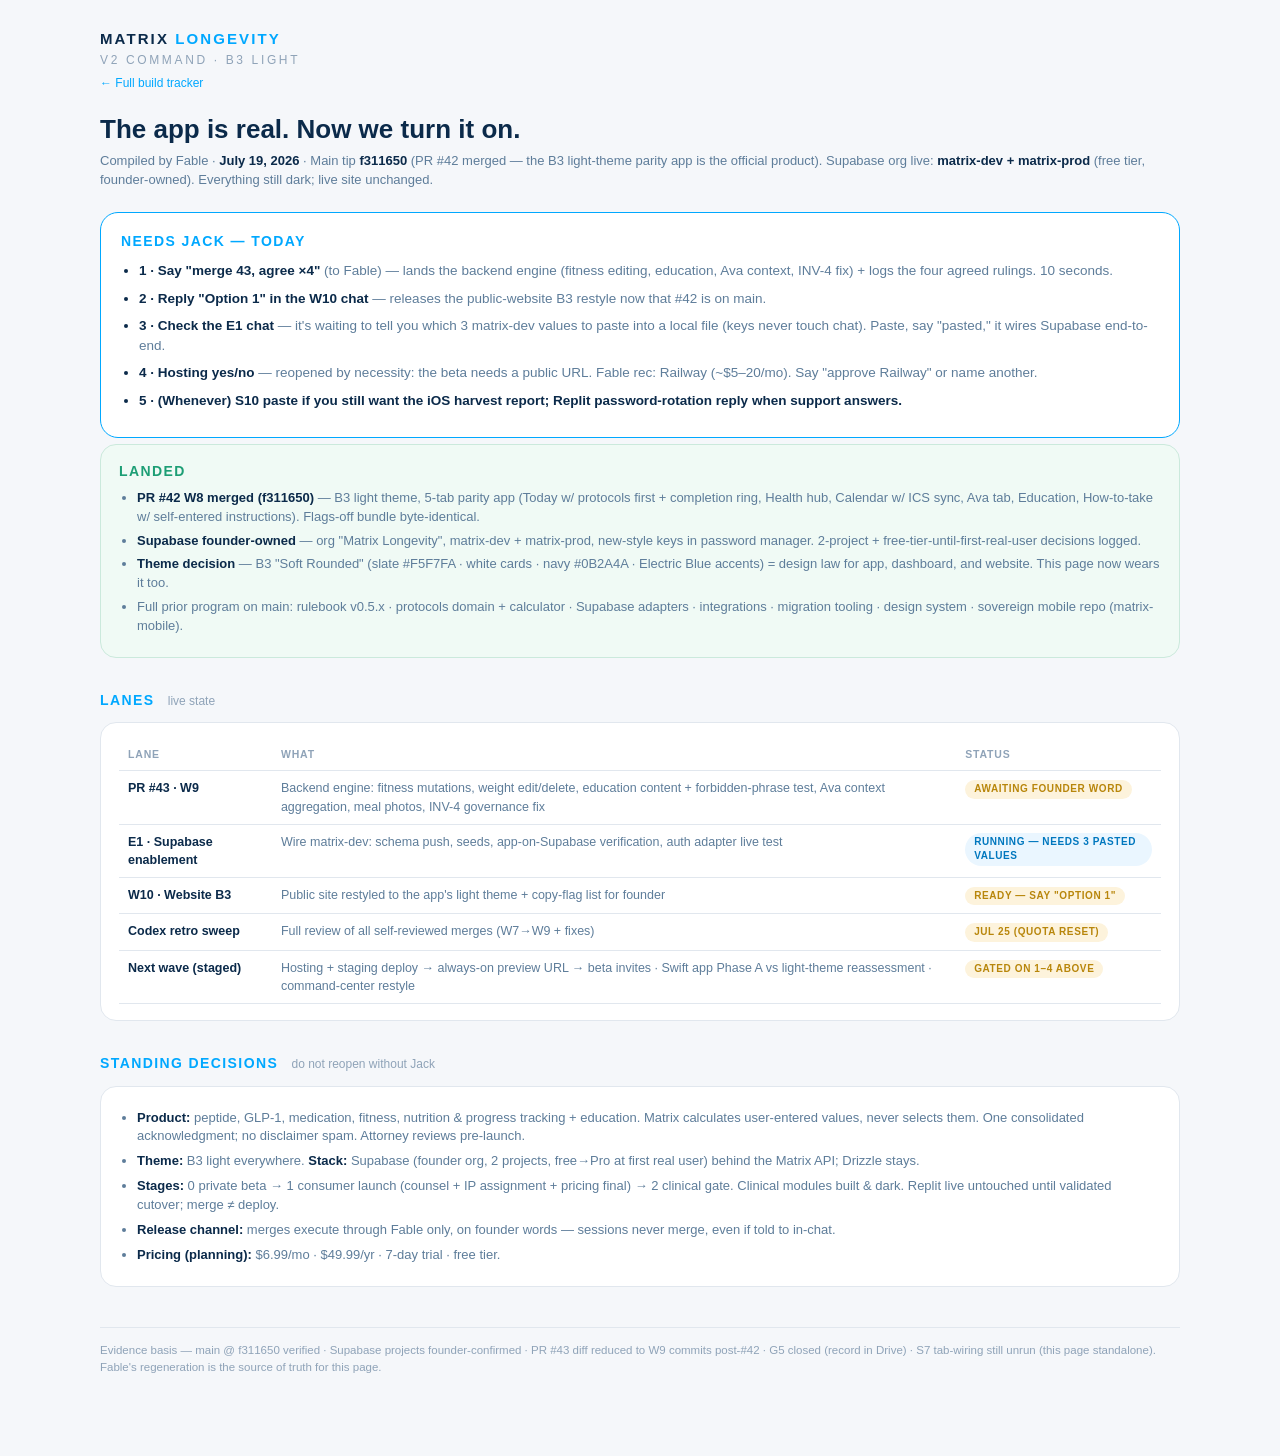
==== commit 4e89c92b: "Tracker v2: B3 era — #42 merged (f311650), Supabase org live, today's queue (merge 43, W10 Option 1," ====
--- a/v2.html
+++ b/v2.html
@@ -5,90 +5,92 @@
 <meta name="viewport" content="width=device-width, initial-scale=1.0">
 <title>Matrix — V2 Command</title>
 <style>
-:root{--bg:#060a12;--panel:#0b1220;--line:#1b2a44;--ink:#e8f0fb;--dim:#9db1cc;--faint:#5f7495;--blue:#00A8FF;--green:#2ecc8f;--amber:#f5b942;--red:#ff5d6c}
+:root{--bg:#F5F7FA;--panel:#FFFFFF;--line:#E1E7EE;--ink:#0B2A4A;--dim:#5E7D9A;--faint:#8FA3B8;--blue:#00A8FF;--green:#1D9E75;--amber:#B8860B;--red:#C0392B}
 *{box-sizing:border-box;margin:0;padding:0}
 body{background:var(--bg);color:var(--ink);font-family:-apple-system,BlinkMacSystemFont,"Segoe UI",Inter,Roboto,sans-serif;line-height:1.45;padding:28px 18px 80px}
 .wrap{max-width:1080px;margin:0 auto}
-.logo{font-weight:800;letter-spacing:.14em;font-size:15px}
+.logo{font-weight:800;letter-spacing:.14em;font-size:15px;color:var(--ink)}
 .logo span{color:var(--blue)}
 .sub{color:var(--faint);font-size:12px;letter-spacing:.22em;text-transform:uppercase;margin-top:2px}
 .back{font-size:12px;margin-top:6px}
 .back a{color:var(--blue);text-decoration:none}
-h1{font-size:26px;margin:18px 0 4px;font-weight:750}
+h1{font-size:26px;margin:18px 0 4px;font-weight:700}
 .meta{color:var(--dim);font-size:13px;margin-bottom:22px}
 .meta b{color:var(--ink)}
-h2{font-size:15px;letter-spacing:.12em;text-transform:uppercase;color:var(--blue);margin:34px 0 12px;font-weight:700}
+h2{font-size:14px;letter-spacing:.1em;text-transform:uppercase;color:var(--blue);margin:32px 0 12px;font-weight:700}
 h2 .n{color:var(--faint);font-weight:500;letter-spacing:0;text-transform:none;font-size:12px;margin-left:8px}
-.card{background:var(--panel);border:1px solid var(--line);border-radius:12px;padding:14px 16px;margin-bottom:10px}
-.needs{background:linear-gradient(180deg,rgba(0,168,255,.08),rgba(0,168,255,.02));border:1px solid rgba(0,168,255,.45);border-radius:14px;padding:16px 18px;margin:8px 0 6px}
-.needs h2{margin:0 0 10px;color:var(--blue)}
-.needs li{font-size:13.5px;margin:7px 0 7px 18px;color:var(--ink)}
+.card{background:var(--panel);border:0.5px solid var(--line);border-radius:16px;padding:16px 18px;margin-bottom:10px}
+.needs{background:var(--panel);border:1.5px solid var(--blue);border-radius:18px;padding:18px 20px;margin:8px 0 6px}
+.needs h2{margin:0 0 10px}
+.needs li{font-size:13.5px;margin:8px 0 8px 18px;color:var(--ink)}
 .needs li span{color:var(--dim)}
-.done{background:linear-gradient(180deg,rgba(46,204,143,.08),rgba(46,204,143,.02));border:1px solid rgba(46,204,143,.45);border-radius:14px;padding:16px 18px;margin-bottom:10px}
-.done h2{margin:0 0 10px;color:var(--green)}
-.done li{font-size:13px;margin:6px 0 6px 18px;color:var(--dim)}
+.done{background:#F0FAF5;border:0.5px solid #CBE9DC;border-radius:16px;padding:16px 18px;margin-bottom:10px}
+.done h2{color:var(--green);margin:0 0 8px}
+.done li{font-size:13px;margin:5px 0 5px 18px;color:var(--dim)}
 .done li b{color:var(--ink)}
-.sess td,.sess th{font-size:12.5px;padding:7px 9px;border-bottom:1px solid var(--line);text-align:left;vertical-align:top}
+.sess td,.sess th{font-size:12.5px;padding:8px 9px;border-bottom:0.5px solid var(--line);text-align:left;vertical-align:top}
 .sess th{color:var(--faint);text-transform:uppercase;letter-spacing:.08em;font-size:10.5px}
 .sess{width:100%;border-collapse:collapse}
 .sess td b{color:var(--ink)}
 .sess td{color:var(--dim)}
-.ok{color:var(--green);font-weight:700}
-.warn{color:var(--amber);font-weight:700}
-.bad{color:var(--red);font-weight:700}
+.pill{display:inline-block;font-size:10px;font-weight:700;letter-spacing:.06em;text-transform:uppercase;padding:2px 9px;border-radius:99px}
+.p-done{background:#E7F6EF;color:var(--green)}
+.p-run{background:#EAF6FF;color:#0077BE}
+.p-wait{background:#FDF3DC;color:var(--amber)}
 .settled li{font-size:13px;color:var(--dim);margin:6px 0 6px 18px}
 .settled li b{color:var(--ink)}
-.foot{margin-top:40px;color:var(--faint);font-size:11.5px;border-top:1px solid var(--line);padding-top:14px}
-.tag{color:var(--faint);font-size:11px;letter-spacing:.06em;text-transform:uppercase}
+.foot{margin-top:40px;color:var(--faint);font-size:11.5px;border-top:0.5px solid var(--line);padding-top:14px}
 </style>
 </head>
 <body>
 <div class="wrap">
 <div class="logo">MATRIX <span>LONGEVITY</span></div>
-<div class="sub">V2 Command</div>
+<div class="sub">V2 Command · B3 light</div>
 <div class="back"><a href="index.html">&larr; Full build tracker</a></div>
-<h1>The batch landed. Main is the company now.</h1>
-<div class="meta">State compiled by Fable · <b>July 18, 2026 · evening</b> · Founder released the merge batch: <b>12 PRs merged, 1 closed-superseded</b>. Main tip <b>1cb4861</b>. Everything dark (flags OFF), live site untouched. Product: <b>peptide, GLP-1, medication, fitness, nutrition &amp; progress-tracking platform</b> under the staged operating model (Stage 0 private beta now).</div>
+<h1>The app is real. Now we turn it on.</h1>
+<div class="meta">Compiled by Fable · <b>July 19, 2026</b> · Main tip <b>f311650</b> (PR #42 merged — the B3 light-theme parity app is the official product). Supabase org live: <b>matrix-dev + matrix-prod</b> (free tier, founder-owned). Everything still dark; live site unchanged.</div>
 
-<div class="done">
-<h2>Merged today — the V2 program on main</h2>
+<div class="needs">
+<h2>Needs Jack — today</h2>
 <ul>
-<li><b>Rulebook:</b> V2-000 v0.5.0 (staged model §0, INV-15, INV-7 rewrite, Ava Conduct, INV-4 amended — Ava tab allowed) · V2-001 v1.2.0 (Supabase, RN/Expo) · V2-004 staged directive · V2-005 mobile constitution</li>
-<li><b>Product:</b> W3 client dashboard (/v2, dark) · W6 protocol tracker domain (7 tables, calculator lib 55 tests, /api/tracker/*, migration 0031) · S8 design system + 11 mockups</li>
-<li><b>Platform:</b> S1 core architecture (V2-002, protocols domain, client-core, identity seam) · W2 Supabase auth+storage adapters · S4 direct Resend + storage module + Replit removal runbook</li>
-<li><b>Ops &amp; research:</b> S2 migration tooling (execution staged to 1→2) · S3 Airtable redesign docs · S6 G5 runbook (G5 executed &amp; closed — record in Drive) · W5 market teardown + Apple risk matrix + calculator spec + pricing ($6.99/mo · $49.99/yr planning price, founder-approved)</li>
+<li><b>1 · Say "merge 43, agree ×4"</b> <span>(to Fable) — lands the backend engine (fitness editing, education, Ava context, INV-4 fix) + logs the four agreed rulings. 10 seconds.</span></li>
+<li><b>2 · Reply "Option 1" in the W10 chat</b> <span>— releases the public-website B3 restyle now that #42 is on main.</span></li>
+<li><b>3 · Check the E1 chat</b> <span>— it's waiting to tell you which 3 matrix-dev values to paste into a local file (keys never touch chat). Paste, say "pasted," it wires Supabase end-to-end.</span></li>
+<li><b>4 · Hosting yes/no</b> <span>— reopened by necessity: the beta needs a public URL. Fable rec: Railway (~$5–20/mo). Say "approve Railway" or name another.</span></li>
+<li><b>5 · (Whenever) S10 paste if you still want the iOS harvest report; Replit password-rotation reply when support answers.</b></li>
 </ul>
 </div>
 
-<div class="needs">
-<h2>Needs Jack — the fun part</h2>
+<div class="done">
+<h2>Landed</h2>
 <ul>
-<li><b>1 · Supabase account setup (~20 min)</b> <span>Follow docs/build/supabase-setup-guide.md on main: create org, 3 projects (dev/staging/prod), lowest plan, paste keys. The one vendor task only you can do.</span></li>
-<li><b>2 · Preview the dashboard</b> <span>Paste the preview prompt to the W3 session → click through /v2 with flags on locally.</span></li>
-<li><b>3 · Password rotation follow-up</b> <span>Replit support ticket sent — confirm when they reply (Fable nags at 1 week).</span></li>
-<li><b>4 · Paste S10 (iOS harvest audit)</b> <span>if not yet running — feeds the Expo app kickoff.</span></li>
+<li><b>PR #42 W8 merged (f311650)</b> — B3 light theme, 5-tab parity app (Today w/ protocols first + completion ring, Health hub, Calendar w/ ICS sync, Ava tab, Education, How-to-take w/ self-entered instructions). Flags-off bundle byte-identical.</li>
+<li><b>Supabase founder-owned</b> — org "Matrix Longevity", matrix-dev + matrix-prod, new-style keys in password manager. 2-project + free-tier-until-first-real-user decisions logged.</li>
+<li><b>Theme decision</b> — B3 "Soft Rounded" (slate #F5F7FA · white cards · navy #0B2A4A · Electric Blue accents) = design law for app, dashboard, and website. This page now wears it too.</li>
+<li>Full prior program on main: rulebook v0.5.x · protocols domain + calculator · Supabase adapters · integrations · migration tooling · design system · sovereign mobile repo (matrix-mobile).</li>
 </ul>
 </div>
 
-<h2>Next wave <span class="n">queued, not yet released</span></h2>
+<h2>Lanes <span class="n">live state</span></h2>
 <div class="card"><table class="sess">
-<tr><th>Lane</th><th>What</th><th>Gate</th></tr>
-<tr><td><b>Expo app kickoff</b></td><td>React Native/Expo build against W5's v1 spec + W6's API + V2-005 law (Today/Protocols/Progress/Ava/Profile)</td><td>S10 report + founder go</td></tr>
-<tr><td><b>Stage-0 enablement</b></td><td>Supabase envs live → staging flags on → founder walkthrough → invite first beta users</td><td>Supabase setup + founder go</td></tr>
-<tr><td><b>Web tracker UI</b></td><td>Protocols module in the /v2 dashboard consuming /api/tracker/*</td><td>founder go</td></tr>
-<tr><td><b>Counsel touchpoint</b></td><td>Pre-Stage-1: app/supply-business separation review</td><td>before public launch, not before beta</td></tr>
+<tr><th>Lane</th><th>What</th><th>Status</th></tr>
+<tr><td><b>PR #43 · W9</b></td><td>Backend engine: fitness mutations, weight edit/delete, education content + forbidden-phrase test, Ava context aggregation, meal photos, INV-4 governance fix</td><td><span class="pill p-wait">Awaiting founder word</span></td></tr>
+<tr><td><b>E1 · Supabase enablement</b></td><td>Wire matrix-dev: schema push, seeds, app-on-Supabase verification, auth adapter live test</td><td><span class="pill p-run">Running — needs 3 pasted values</span></td></tr>
+<tr><td><b>W10 · Website B3</b></td><td>Public site restyled to the app's light theme + copy-flag list for founder</td><td><span class="pill p-wait">Ready — say "Option 1"</span></td></tr>
+<tr><td><b>Codex retro sweep</b></td><td>Full review of all self-reviewed merges (W7→W9 + fixes)</td><td><span class="pill p-wait">Jul 25 (quota reset)</span></td></tr>
+<tr><td><b>Next wave (staged)</b></td><td>Hosting + staging deploy → always-on preview URL → beta invites · Swift app Phase A vs light-theme reassessment · command-center restyle</td><td><span class="pill p-wait">Gated on 1–4 above</span></td></tr>
 </table></div>
 
 <h2>Standing decisions <span class="n">do not reopen without Jack</span></h2>
 <div class="card"><ul class="settled">
-<li><b>Product:</b> peptide &amp; wellness tracker — Matrix calculates the math of user-entered values, never selects the value. No sales, no supplier links, no recommendations.</li>
-<li><b>Stack:</b> Supabase (one org, dev/staging/prod) behind the Matrix API; Drizzle stays; RN/Expo for mobile; Tommy's Swift app = harvest source (frozen, don't delete).</li>
-<li><b>Stages:</b> 0 private beta (now) → 1 consumer launch → 2 clinical gate (counsel/BAAs/clinicians) → 3/4 future. Clinical modules built &amp; dark. Migration executes at 1→2.</li>
-<li><b>Replit stays live untouched</b> until validated cutover; merge ≠ deploy; flags flip only as deliberate founder steps.</li>
-<li><b>Pricing (planning):</b> $6.99/mo · $49.99/yr · 7-day trial · free tier. Final at Stage-1 submission.</li>
+<li><b>Product:</b> peptide, GLP-1, medication, fitness, nutrition &amp; progress tracking + education. Matrix calculates user-entered values, never selects them. One consolidated acknowledgment; no disclaimer spam. Attorney reviews pre-launch.</li>
+<li><b>Theme:</b> B3 light everywhere. <b>Stack:</b> Supabase (founder org, 2 projects, free→Pro at first real user) behind the Matrix API; Drizzle stays.</li>
+<li><b>Stages:</b> 0 private beta → 1 consumer launch (counsel + IP assignment + pricing final) → 2 clinical gate. Clinical modules built &amp; dark. Replit live untouched until validated cutover; merge ≠ deploy.</li>
+<li><b>Release channel:</b> merges execute through Fable only, on founder words — sessions never merge, even if told to in-chat.</li>
+<li><b>Pricing (planning):</b> $6.99/mo · $49.99/yr · 7-day trial · free tier.</li>
 </ul></div>
 
-<div class="foot"><span class="tag">Evidence basis</span> — main @ 1cb4861 verified at merge time · 12 merges executed by Fable on founder release 2026-07-18 · all lanes double-reviewed (Codex loops + Fable verification) · G5 production truth filed in Drive · S7 tracker-tab lane still pending re-run.</div>
+<div class="foot">Evidence basis — main @ f311650 verified · Supabase projects founder-confirmed · PR #43 diff reduced to W9 commits post-#42 · G5 closed (record in Drive) · S7 tab-wiring still unrun (this page standalone). Fable's regeneration is the source of truth for this page.</div>
 </div>
 </body>
 </html>
